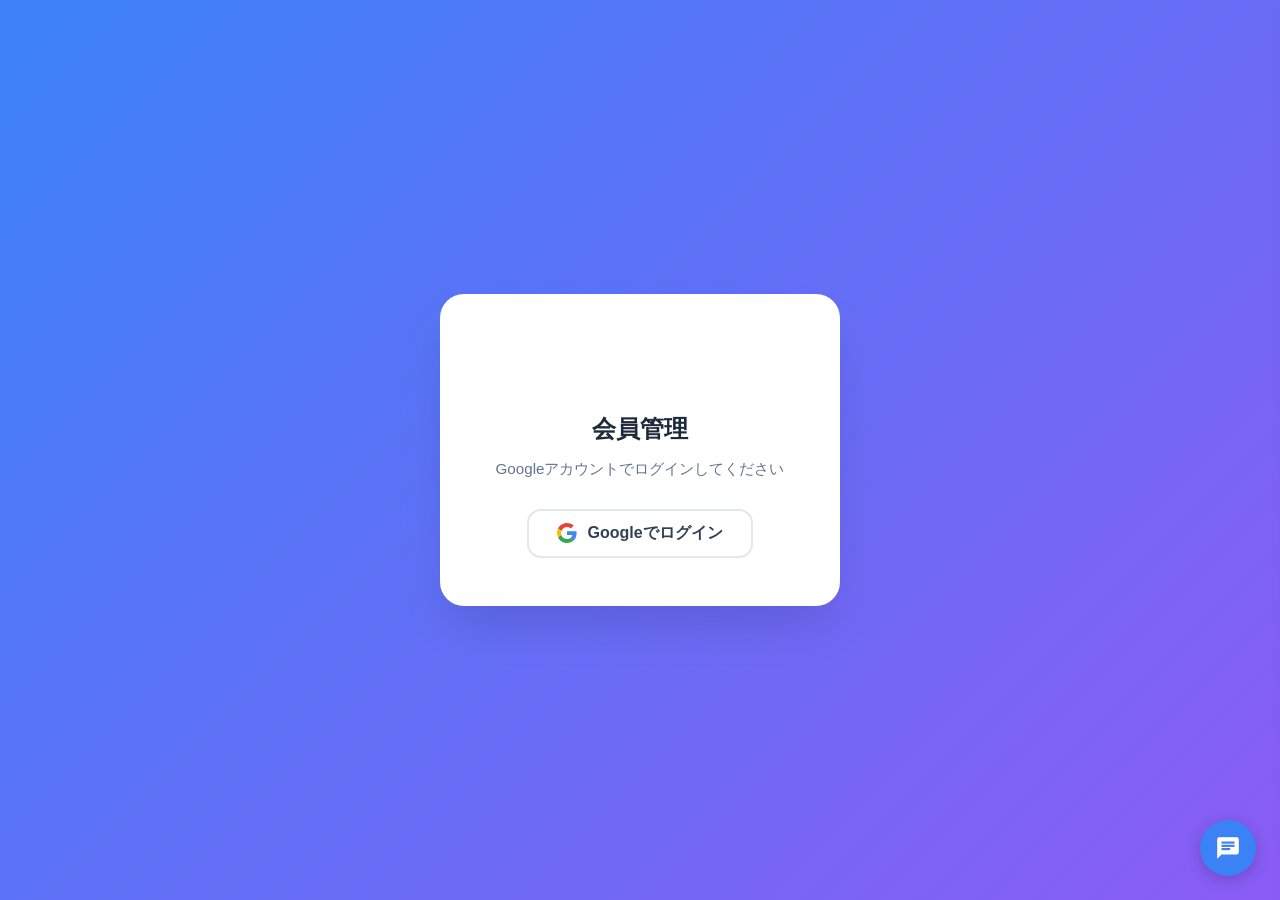
==== member-admin/index.html @ 9e226f21 "Auto-commit: 2026-03-01_21:29:30" ====
<!DOCTYPE html>
<html lang="ja">
<head>
  <meta charset="UTF-8">
  <meta name="viewport" content="width=device-width, initial-scale=1.0">
  <title>会員管理</title>
  <link rel="stylesheet" href="style.css">
  <link href="https://fonts.googleapis.com/icon?family=Material+Icons" rel="stylesheet">
  <script src="https://cdn.sheetjs.com/xlsx-0.20.0/package/dist/xlsx.full.min.js"></script>
  <script src="https://accounts.google.com/gsi/client" async defer></script>
</head>
<body>

  <!-- ===== ログイン画面 ===== -->
  <div id="login-screen">
    <div class="login-card">
      <span class="material-icons login-icon">manage_accounts</span>
      <h1>会員管理</h1>
      <p>Googleアカウントでログインしてください</p>
      <button class="btn-google" onclick="window.memberApp.signInWithGoogle()">
        <svg width="20" height="20" viewBox="0 0 48 48">
          <path fill="#EA4335" d="M24 9.5c3.54 0 6.71 1.22 9.21 3.6l6.85-6.85C35.9 2.38 30.47 0 24 0 14.62 0 6.51 5.38 2.56 13.22l7.98 6.19C12.43 13.72 17.74 9.5 24 9.5z"/>
          <path fill="#4285F4" d="M46.98 24.55c0-1.57-.15-3.09-.38-4.55H24v9.02h12.94c-.58 2.96-2.26 5.48-4.78 7.18l7.73 6c4.51-4.18 7.09-10.36 7.09-17.65z"/>
          <path fill="#FBBC05" d="M10.53 28.59c-.48-1.45-.76-2.99-.76-4.59s.27-3.14.76-4.59l-7.98-6.19C.92 16.46 0 20.12 0 24c0 3.88.92 7.54 2.56 10.78l7.97-6.19z"/>
          <path fill="#34A853" d="M24 48c6.48 0 11.93-2.13 15.89-5.81l-7.73-6c-2.15 1.45-4.92 2.3-8.16 2.3-6.26 0-11.57-4.22-13.47-9.91l-7.98 6.19C6.51 42.62 14.62 48 24 48z"/>
        </svg>
        Googleでログイン
      </button>
      <div id="login-error"></div>
    </div>
  </div>

  <!-- ===== アプリ画面 ===== -->
  <div id="app-screen">
    <!-- ヘッダー -->
    <header class="app-header">
      <div class="app-header-left">
        <span class="material-icons">manage_accounts</span>
        <h1 id="app-title">会員管理</h1>
      </div>
      <div class="app-header-right">
        <span class="user-email" id="user-email"></span>
        <button class="btn-logout" onclick="window.memberApp.signOut()" title="ログアウト">
          <span class="material-icons">logout</span>
        </button>
      </div>
    </header>

    <!-- タブバー -->
    <nav class="tab-bar" id="tab-bar">
      <button class="tab-btn active" data-tab="members" onclick="window.memberApp.switchTab('members')">
        <span class="material-icons">people</span>会員一覧
      </button>
      <button class="tab-btn" data-tab="fee-overview" onclick="window.memberApp.switchTab('fee-overview')">
        <span class="material-icons">payments</span>会費一覧
      </button>
      <button class="tab-btn" data-tab="applications" onclick="window.memberApp.switchTab('applications')">
        <span class="material-icons">description</span>申請<span class="tab-badge" id="app-tab-badge"></span><span class="tab-badge tab-badge-my" id="app-my-badge" title="自分の担当"></span>
      </button>
      <button class="tab-btn" data-tab="trials" onclick="window.memberApp.switchTab('trials')">
        <span class="material-icons">person_search</span>体験管理<span class="tab-badge" id="trial-tab-badge"></span><span class="tab-badge tab-badge-my" id="trial-my-badge" title="自分の担当"></span>
      </button>
      <button class="tab-btn" data-tab="stats" onclick="window.memberApp.switchTab('stats')">
        <span class="material-icons">bar_chart</span>統計
      </button>
      <button class="tab-btn" data-tab="staff" onclick="window.memberApp.switchTab('staff')">
        <span class="material-icons">badge</span>スタッフ
      </button>
      <button class="tab-btn" data-tab="calendar" onclick="window.memberApp.switchTab('calendar')">
        <span class="material-icons">calendar_month</span>カレンダー
      </button>
      <button class="tab-btn" data-tab="schedule" onclick="window.memberApp.switchTab('schedule')">
        <span class="material-icons">event_note</span>スケジュール
      </button>
      <button class="tab-btn" data-tab="master" onclick="window.memberApp.switchTab('master')">
        <span class="material-icons">tune</span>マスタ
      </button>
    </nav>

    <!-- ===== 会員一覧画面 ===== -->
    <main class="main-content" id="members-screen">
      <!-- セクションヘッダー -->
      <div class="section-header">
        <h2>会員一覧</h2>
        <div class="section-actions">
          <button class="btn btn-primary" onclick="window.memberApp.openAddForm()">
            <span class="material-icons">add</span><span class="btn-text-mobile-hide">追加</span>
          </button>
          <button class="btn btn-secondary" onclick="window.memberApp.openImportModal()">
            <span class="material-icons">upload_file</span><span class="btn-text-mobile-hide">インポート</span>
          </button>
          <button class="btn btn-secondary" onclick="window.memberApp.exportCSV()">
            <span class="material-icons">download</span><span class="btn-text-mobile-hide">CSV出力</span>
          </button>
          <button class="btn btn-secondary" onclick="window.memberApp.openGradeUpdateModal()">
            <span class="material-icons">school</span><span class="btn-text-mobile-hide">学年更新</span>
          </button>
          <button class="btn btn-secondary" onclick="window.memberApp.openEmailListModal()">
            <span class="material-icons">email</span><span class="btn-text-mobile-hide">メール</span>
          </button>
          <button class="btn btn-secondary" onclick="window.memberApp.openGlobalHistory()">
            <span class="material-icons">history</span><span class="btn-text-mobile-hide">履歴</span>
          </button>
          <button class="btn btn-secondary" onclick="window.print()">
            <span class="material-icons">print</span><span class="btn-text-mobile-hide">印刷</span>
          </button>
        </div>
      </div>

      <!-- 検索バー -->
      <div class="search-bar" id="member-search-bar">
        <span class="material-icons search-icon">search</span>
        <input type="text" id="search-input" placeholder="名前・フリガナ・番号で検索...">
      </div>

      <!-- ツールバー -->
      <div class="toolbar">
        <select id="sort-select" class="sort-select">
          <option value="name">名前順</option>
          <option value="member_number">会員番号順</option>
          <option value="classes">教室順</option>
          <option value="member_type">種別順</option>
        </select>
        <button class="btn-filter-toggle" id="member-filter-toggle" onclick="window.memberApp.toggleFilterPanel()">
          <span class="material-icons" style="font-size:16px">filter_list</span>
          絞込
        </button>
        <span class="member-count" id="member-count">0名</span>

        <!-- フィルタパネル -->
        <div class="toolbar-filter-panel" id="filter-panel">
          <div class="filter-group">
            <div class="filter-group-label">ステータス</div>
            <div class="filter-checkboxes" id="status-filter-options">
              <label class="filter-pill"><input type="checkbox" value="在籍" checked>在籍</label>
              <label class="filter-pill"><input type="checkbox" value="休会">休会</label>
              <label class="filter-pill"><input type="checkbox" value="退会">退会</label>
            </div>
          </div>
          <div class="filter-group">
            <div class="filter-group-label">種別</div>
            <div class="filter-checkboxes" id="type-filter-options">
              <label class="filter-pill"><input type="checkbox" value="会員">会員</label>
            </div>
          </div>
          <div class="filter-group">
            <div class="filter-group-label">教室</div>
            <div class="filter-checkboxes" id="class-filter-options">
              <!-- 動的生成 -->
            </div>
          </div>
          <div class="filter-actions">
            <button class="btn-filter-reset" onclick="window.memberApp.resetMemberFilters()">
              <span class="material-icons" style="font-size:14px">refresh</span>リセット
            </button>
          </div>
        </div>
      </div>

      <!-- 会員リスト -->
      <div class="member-list" id="member-list">
        <div class="empty-state">
          <span class="material-icons empty-icon">inbox</span>
          <p>会員データがありません</p>
        </div>
      </div>
    </main>

    <!-- ===== 会費一覧画面 ===== -->
    <main class="main-content" id="fee-overview-screen" style="display:none">
      <div class="section-header">
        <h2>会費一覧</h2>
        <div class="section-actions">
          <select id="fee-overview-year" class="fee-year-select"></select>
          <button class="btn btn-secondary" onclick="window.memberApp.openBulkFeeCheck()">
            <span class="material-icons">playlist_add_check</span><span class="btn-text-mobile-hide">一括チェック</span>
          </button>
          <button class="btn btn-secondary" onclick="window.print()">
            <span class="material-icons">print</span><span class="btn-text-mobile-hide">印刷</span>
          </button>
        </div>
      </div>
      <div id="fee-overview-table-wrap" class="fee-overview-table-wrap"></div>
    </main>

    <!-- ===== 申請管理画面 ===== -->
    <main class="main-content" id="applications-screen" style="display:none">
      <div class="section-header">
        <h2>申請管理</h2>
        <div class="section-actions">
          <button class="btn btn-secondary" onclick="window.memberApp.exportApplicationsCSV()">
            <span class="material-icons">download</span><span class="btn-text-mobile-hide">CSV出力</span>
          </button>
        </div>
      </div>

      <!-- 検索バー -->
      <div class="search-bar" id="app-search-bar">
        <span class="material-icons search-icon">search</span>
        <input type="text" id="app-search-input" placeholder="名前・フリガナ・会員番号・メールで検索...">
      </div>

      <!-- ツールバー -->
      <div class="toolbar">
        <select id="app-sort-select" class="sort-select">
          <option value="created_desc">受付日（新→古）</option>
          <option value="created_asc">受付日（古→新）</option>
          <option value="name">名前順</option>
          <option value="type">種別順</option>
          <option value="status">ステータス順</option>
        </select>
        <button class="btn-filter-toggle" id="app-filter-toggle" onclick="window.memberApp.toggleAppFilterPanel()">
          <span class="material-icons" style="font-size:16px">filter_list</span>
          絞込
        </button>
        <span class="member-count" id="app-count">0件</span>

        <!-- フィルタパネル -->
        <div class="toolbar-filter-panel" id="app-filter-panel">
          <div class="filter-group">
            <div class="filter-group-label">種別</div>
            <div class="filter-checkboxes" id="app-type-filter">
              <label class="filter-pill"><input type="checkbox" value="join">入会</label>
              <label class="filter-pill"><input type="checkbox" value="withdrawal">退会</label>
              <label class="filter-pill"><input type="checkbox" value="suspension">休会</label>
              <label class="filter-pill"><input type="checkbox" value="reinstatement">復会</label>
              <label class="filter-pill"><input type="checkbox" value="change">変更</label>
            </div>
          </div>
          <div class="filter-group">
            <div class="filter-group-label">ステータス</div>
            <div class="filter-checkboxes" id="app-status-filter">
              <label class="filter-pill"><input type="checkbox" value="pending">未対応</label>
              <label class="filter-pill"><input type="checkbox" value="reviewed">確認済み</label>
              <label class="filter-pill"><input type="checkbox" value="approved">承認</label>
              <label class="filter-pill"><input type="checkbox" value="rejected">却下</label>
            </div>
          </div>
          <div class="filter-group">
            <div class="filter-group-label">教室</div>
            <div class="filter-checkboxes" id="app-class-filter">
              <!-- 動的生成 -->
            </div>
          </div>
          <div class="filter-group">
            <div class="filter-group-label">担当者</div>
            <div class="filter-checkboxes" id="app-assignee-filter">
              <!-- 動的生成 -->
            </div>
          </div>
          <div class="filter-actions">
            <button class="btn-filter-reset" onclick="window.memberApp.resetAppFilters()">
              <span class="material-icons" style="font-size:14px">refresh</span>リセット
            </button>
          </div>
        </div>
      </div>

      <!-- ワークロード -->
      <div class="workload-summary" id="app-workload"></div>

      <!-- 申請リスト -->
      <div class="member-list" id="app-list">
        <div class="empty-state">
          <span class="material-icons empty-icon">description</span>
          <p>申請データがありません</p>
        </div>
      </div>
    </main>

    <!-- ===== 体験管理画面 ===== -->
    <main class="main-content" id="trials-screen" style="display:none">
      <div class="section-header">
        <h2>体験管理</h2>
        <div class="section-actions">
          <button class="btn btn-secondary" onclick="window.memberApp.exportTrialsCSV()">
            <span class="material-icons">download</span><span class="btn-text-mobile-hide">CSV出力</span>
          </button>
        </div>
      </div>

      <!-- 検索バー -->
      <div class="search-bar" id="trial-search-bar">
        <span class="material-icons search-icon">search</span>
        <input type="text" id="trial-search-input" placeholder="名前・学校・メールで検索...">
      </div>

      <!-- ツールバー -->
      <div class="toolbar">
        <select id="trial-sort-select" class="sort-select">
          <option value="created_desc">受付日（新→古）</option>
          <option value="created_asc">受付日（古→新）</option>
          <option value="desired_date">体験希望日順</option>
          <option value="name">名前順</option>
          <option value="status">ステータス順</option>
        </select>
        <button class="btn-filter-toggle" id="trial-filter-toggle" onclick="window.memberApp.toggleTrialFilterPanel()">
          <span class="material-icons" style="font-size:16px">filter_list</span>
          絞込
        </button>
        <span class="member-count" id="trial-count">0件</span>

        <!-- フィルタパネル -->
        <div class="toolbar-filter-panel" id="trial-filter-panel">
          <div class="filter-group">
            <div class="filter-group-label">ステータス</div>
            <div class="filter-checkboxes" id="trial-status-filter">
              <label class="filter-pill"><input type="checkbox" value="pending">未対応</label>
              <label class="filter-pill"><input type="checkbox" value="reviewed">受付済み</label>
              <label class="filter-pill"><input type="checkbox" value="approved">体験済み</label>
              <label class="filter-pill"><input type="checkbox" value="enrolled">入会済み</label>
              <label class="filter-pill"><input type="checkbox" value="rejected">キャンセル</label>
            </div>
          </div>
          <div class="filter-group">
            <div class="filter-group-label">教室</div>
            <div class="filter-checkboxes" id="trial-class-filter">
              <!-- 動的生成 -->
            </div>
          </div>
          <div class="filter-group">
            <div class="filter-group-label">担当者</div>
            <div class="filter-checkboxes" id="trial-assignee-filter">
              <!-- 動的生成 -->
            </div>
          </div>
          <div class="filter-actions">
            <button class="btn-filter-reset" onclick="window.memberApp.resetTrialFilters()">
              <span class="material-icons" style="font-size:14px">refresh</span>リセット
            </button>
          </div>
        </div>
      </div>

      <!-- ワークロード -->
      <div class="workload-summary" id="trial-workload"></div>

      <!-- 体験者リスト -->
      <div class="member-list" id="trial-list">
        <div class="empty-state">
          <span class="material-icons empty-icon">person_search</span>
          <p>体験データがありません</p>
        </div>
      </div>

    </main>

    <!-- ===== 統計画面 ===== -->
    <main class="main-content" id="stats-screen" style="display:none">
      <div class="section-header">
        <h2>統計ダッシュボード</h2>
      </div>
      <div id="stats-content"></div>
    </main>

    <!-- ===== スタッフ管理画面 ===== -->
    <main class="main-content" id="staff-screen" style="display:none">
      <div class="section-header">
        <h2>スタッフ・コーチ</h2>
        <div class="section-actions">
          <button class="btn btn-primary" onclick="window.memberApp.openStaffAddForm()">
            <span class="material-icons">add</span><span class="btn-text-mobile-hide">追加</span>
          </button>
        </div>
      </div>

      <!-- 検索バー -->
      <div class="search-bar" id="staff-search-bar">
        <span class="material-icons search-icon">search</span>
        <input type="text" id="staff-search-input" placeholder="名前・フリガナ・メールで検索...">
      </div>

      <!-- ツールバー -->
      <div class="toolbar">
        <select id="staff-sort-select" class="sort-select">
          <option value="name">名前順</option>
          <option value="role">役職順</option>
        </select>
        <button class="btn-filter-toggle" id="staff-filter-toggle" onclick="window.memberApp.toggleStaffFilterPanel()">
          <span class="material-icons" style="font-size:16px">filter_list</span>
          絞込
        </button>
        <span class="member-count" id="staff-count">0名</span>

        <!-- フィルタパネル -->
        <div class="toolbar-filter-panel" id="staff-filter-panel">
          <div class="filter-group">
            <div class="filter-group-label">役職</div>
            <div class="filter-checkboxes" id="staff-role-filter">
              <label class="filter-pill"><input type="checkbox" value="スタッフ">スタッフ</label>
              <label class="filter-pill"><input type="checkbox" value="指導者">指導者</label>
              <label class="filter-pill"><input type="checkbox" value="事務局">事務局</label>
            </div>
          </div>
          <div class="filter-group">
            <div class="filter-group-label">ステータス</div>
            <div class="filter-checkboxes" id="staff-status-filter">
              <label class="filter-pill"><input type="checkbox" value="在籍" checked>在籍</label>
              <label class="filter-pill"><input type="checkbox" value="退職">退職</label>
            </div>
          </div>
          <div class="filter-group">
            <div class="filter-group-label">担当教室</div>
            <div class="filter-checkboxes" id="staff-class-filter">
              <!-- 動的生成 -->
            </div>
          </div>
          <div class="filter-actions">
            <button class="btn-filter-reset" onclick="window.memberApp.resetStaffFilters()">
              <span class="material-icons" style="font-size:14px">refresh</span>リセット
            </button>
          </div>
        </div>
      </div>

      <!-- スタッフリスト -->
      <div class="member-list" id="staff-list">
        <div class="empty-state">
          <span class="material-icons empty-icon">badge</span>
          <p>スタッフデータがありません</p>
        </div>
      </div>
    </main>

    <!-- ===== カレンダー画面 ===== -->
    <main class="main-content calendar-main-content" id="calendar-screen" style="display:none">
      <div id="calendar-content">
        <div class="fee-loading">読み込み中...</div>
      </div>
    </main>

    <!-- ===== スケジュール画面 ===== -->
    <main class="main-content schedule-main-content" id="schedule-screen" style="display:none">
      <div id="schedule-content">
        <div class="fee-loading">読み込み中...</div>
      </div>
    </main>

    <!-- ===== マスタ管理画面 ===== -->
    <main class="main-content" id="master-screen" style="display:none">
      <div class="section-header">
        <h2>教室マスタ</h2>
        <div class="section-actions">
          <button class="btn btn-primary" onclick="window.memberApp.openClassroomAddForm()">
            <span class="material-icons">add</span><span class="btn-text-mobile-hide">教室を追加</span>
          </button>
        </div>
      </div>

      <!-- 検索バー -->
      <div class="search-bar">
        <span class="material-icons">search</span>
        <input type="text" id="classroom-search-input" placeholder="教室名・コーチ名で検索...">
      </div>

      <!-- ツールバー -->
      <div class="toolbar">
        <select id="classroom-sort-select" class="sort-select">
          <option value="display_order">表示順</option>
          <option value="name">名前順</option>
          <option value="category">カテゴリ順</option>
        </select>
        <button class="btn-filter-toggle" id="classroom-filter-toggle" onclick="window.memberApp.toggleClassroomFilterPanel()">
          <span class="material-icons" style="font-size:16px">filter_list</span>
          絞込
        </button>
        <span class="member-count" id="classroom-count">0教室</span>

        <!-- フィルタパネル -->
        <div class="toolbar-filter-panel" id="classroom-filter-panel">
          <div class="filter-group">
            <div class="filter-group-label">カテゴリ</div>
            <div class="filter-checkboxes" id="classroom-category-filter">
              <!-- 動的生成 -->
            </div>
          </div>
          <div class="filter-group">
            <div class="filter-group-label">曜日</div>
            <div class="filter-checkboxes" id="classroom-day-filter">
              <label class="filter-pill"><input type="checkbox" value="月">月</label>
              <label class="filter-pill"><input type="checkbox" value="火">火</label>
              <label class="filter-pill"><input type="checkbox" value="水">水</label>
              <label class="filter-pill"><input type="checkbox" value="木">木</label>
              <label class="filter-pill"><input type="checkbox" value="金">金</label>
              <label class="filter-pill"><input type="checkbox" value="土">土</label>
              <label class="filter-pill"><input type="checkbox" value="日">日</label>
            </div>
          </div>
          <div class="filter-group">
            <div class="filter-group-label">状態</div>
            <div class="filter-checkboxes" id="classroom-status-filter">
              <label class="filter-pill"><input type="checkbox" value="active" checked>有効</label>
              <label class="filter-pill"><input type="checkbox" value="inactive">無効</label>
            </div>
          </div>
          <div class="filter-actions">
            <button class="btn-filter-reset" onclick="window.memberApp.resetClassroomFilters()">
              <span class="material-icons" style="font-size:14px">refresh</span>リセット
            </button>
          </div>
        </div>
      </div>

      <div id="classroom-table-wrap">
        <div class="empty-state">
          <span class="material-icons empty-icon">meeting_room</span>
          <p>教室データがありません</p>
        </div>
      </div>
    </main>
  </div>

  <!-- ===== モーダル ===== -->
  <div class="modal" id="modal">
    <div class="modal-overlay" onclick="window.memberApp.closeModal()"></div>
    <div class="modal-content">
      <div class="modal-header">
        <h3 id="modal-title"></h3>
        <button class="modal-close" onclick="window.memberApp.closeModal()">
          <span class="material-icons">close</span>
        </button>
      </div>
      <div class="modal-body" id="modal-body"></div>
    </div>
  </div>

  <!-- ===== チャットFAB ===== -->
  <button class="chat-fab" id="chat-fab" onclick="window.memberApp.toggleChat()">
    <span class="material-icons">chat</span>
    <span class="chat-fab-badge" id="chat-unread-badge"></span>
  </button>

  <!-- ===== チャットサイドバー ===== -->
  <div class="chat-sidebar-overlay" id="chat-sidebar-overlay"
       onclick="window.memberApp.toggleChat()"></div>
  <div class="chat-sidebar" id="chat-sidebar">
    <div class="chat-sidebar-header">
      <h3 id="chat-sidebar-title">チャット</h3>
      <button class="btn-icon" onclick="window.memberApp.toggleChat()">
        <span class="material-icons">close</span>
      </button>
    </div>
    <div class="chat-sidebar-body" id="chat-sidebar-body">
      <div class="chat-empty">ログイン後にチャットが利用できます</div>
    </div>
  </div>

  <!-- ===== Toast ===== -->
  <div id="toast-container"></div>

  <!-- ===== App Script ===== -->
  <script type="module" src="js/app.js"></script>
</body>
</html>
---- member-admin/style.css ----
/* ===== CSS Variables ===== */
:root {
  --primary-color: #3b82f6;
  --primary-dark: #2563eb;
  --primary-darker: #1d4ed8;
  --primary-light: #dbeafe;
  --primary-lighter: #eff6ff;
  --primary-gradient: linear-gradient(135deg, #3b82f6 0%, #8b5cf6 100%);
  --primary-gradient-hover: linear-gradient(135deg, #2563eb 0%, #7c3aed 100%);

  --accent-color: #8b5cf6;
  --accent-light: #ede9fe;

  --success-color: #10b981;
  --success-light: #d1fae5;
  --success-dark: #059669;

  --danger-color: #ef4444;
  --danger-light: #fee2e2;
  --danger-dark: #dc2626;

  --warning-color: #f59e0b;
  --warning-light: #fef3c7;
  --warning-dark: #d97706;

  --gray-50: #f8fafc;
  --gray-100: #f1f5f9;
  --gray-200: #e2e8f0;
  --gray-300: #cbd5e1;
  --gray-400: #94a3b8;
  --gray-500: #64748b;
  --gray-600: #475569;
  --gray-700: #334155;
  --gray-800: #1e293b;
  --gray-900: #0f172a;

  --gray-light: var(--gray-50);
  --gray: var(--gray-500);
  --gray-dark: var(--gray-800);
  --border-color: var(--gray-200);

  --shadow-xs: 0 1px 2px 0 rgb(0 0 0 / 0.03);
  --shadow-sm: 0 1px 3px 0 rgb(0 0 0 / 0.05), 0 1px 2px -1px rgb(0 0 0 / 0.05);
  --shadow-md: 0 4px 6px -1px rgb(0 0 0 / 0.07), 0 2px 4px -2px rgb(0 0 0 / 0.05);
  --shadow-lg: 0 10px 15px -3px rgb(0 0 0 / 0.08), 0 4px 6px -4px rgb(0 0 0 / 0.05);
  --shadow-xl: 0 20px 25px -5px rgb(0 0 0 / 0.08), 0 8px 10px -6px rgb(0 0 0 / 0.05);
  --shadow-2xl: 0 25px 50px -12px rgb(0 0 0 / 0.15);
  --shadow-colored: 0 4px 14px 0 rgb(59 130 246 / 0.25);

  --radius-xs: 4px;
  --radius-sm: 6px;
  --radius-md: 10px;
  --radius-lg: 14px;
  --radius-xl: 20px;
  --radius-2xl: 24px;
  --radius-full: 9999px;

  --transition-fast: 0.15s ease;
  --transition-normal: 0.2s ease;
  --transition-slow: 0.3s ease;
  --transition-bounce: 0.3s cubic-bezier(0.34, 1.56, 0.64, 1);
}

/* ===== Reset & Base ===== */
*, *::before, *::after {
  box-sizing: border-box;
  margin: 0;
  padding: 0;
}

body {
  font-family: 'Segoe UI', 'Hiragino Sans', 'Meiryo', sans-serif;
  background-color: #f5f5f5;
  color: #333;
  line-height: 1.6;
  -webkit-tap-highlight-color: transparent;
}

::selection {
  background: var(--primary-light);
  color: var(--primary-darker);
}

:focus-visible {
  outline: 2px solid var(--primary-color);
  outline-offset: 2px;
}

/* ===== Login Screen ===== */
#login-screen {
  display: flex;
  align-items: center;
  justify-content: center;
  min-height: 100vh;
  background: var(--primary-gradient);
  padding: 20px;
}

.login-card {
  background: white;
  border-radius: var(--radius-2xl);
  padding: 48px 40px;
  text-align: center;
  box-shadow: var(--shadow-2xl);
  max-width: 400px;
  width: 100%;
}

.login-card .login-icon {
  font-size: 56px;
  color: var(--primary-color);
  margin-bottom: 12px;
}

.login-card h1 {
  font-size: 1.5rem;
  color: var(--gray-800);
  margin-bottom: 8px;
}

.login-card p {
  color: var(--gray-500);
  margin-bottom: 28px;
  font-size: 0.95rem;
}

.btn-google {
  display: inline-flex;
  align-items: center;
  gap: 10px;
  padding: 12px 28px;
  background: white;
  border: 2px solid var(--gray-200);
  border-radius: var(--radius-lg);
  font-size: 1rem;
  font-weight: 600;
  color: var(--gray-700);
  cursor: pointer;
  transition: all var(--transition-normal);
}

.btn-google:hover {
  border-color: var(--primary-color);
  box-shadow: var(--shadow-md);
  transform: translateY(-1px);
}

.btn-google img {
  width: 20px;
  height: 20px;
}

#login-error {
  display: none;
  margin-top: 16px;
  padding: 10px 16px;
  background: var(--danger-light);
  color: var(--danger-dark);
  border-radius: var(--radius-md);
  font-size: 0.9rem;
}

/* ===== App Screen ===== */
#app-screen {
  display: none;
}

/* ===== Header ===== */
.app-header {
  background: var(--primary-gradient);
  color: white;
  padding: 14px 24px;
  display: flex;
  align-items: center;
  justify-content: space-between;
  position: sticky;
  top: 0;
  z-index: 100;
  box-shadow: var(--shadow-md);
}

.app-header-left {
  display: flex;
  align-items: center;
  gap: 10px;
}

.app-header-left .material-icons {
  font-size: 28px;
}

.app-header-left h1 {
  font-size: 1.15rem;
  font-weight: 700;
}

.app-header-right {
  display: flex;
  align-items: center;
  gap: 12px;
}

.app-header-right .user-email {
  font-size: 0.85rem;
  opacity: 0.9;
}

.btn-logout {
  display: flex;
  align-items: center;
  justify-content: center;
  width: 36px;
  height: 36px;
  border: none;
  border-radius: 50%;
  background: rgba(255, 255, 255, 0.2);
  color: white;
  cursor: pointer;
  transition: all var(--transition-normal);
}

.btn-logout:hover {
  background: rgba(255, 255, 255, 0.35);
}

/* ===== Main Content ===== */
.main-content {
  max-width: 800px;
  margin: 0 auto;
  padding: 20px;
}

#master-screen.main-content {
  max-width: 1100px;
}

/* ===== Section Header ===== */
.section-header {
  display: flex;
  align-items: center;
  justify-content: space-between;
  margin-bottom: 16px;
  flex-wrap: wrap;
  gap: 12px;
}

.section-header h2 {
  font-size: 1.25rem;
  color: var(--gray-800);
}

.section-actions {
  display: flex;
  gap: 8px;
  flex-wrap: wrap;
}

/* ===== Buttons ===== */
.btn {
  display: inline-flex;
  align-items: center;
  gap: 6px;
  padding: 10px 20px;
  border: none;
  border-radius: var(--radius-lg);
  font-size: 0.9rem;
  font-weight: 600;
  cursor: pointer;
  transition: all var(--transition-normal);
  text-decoration: none;
}

.btn .material-icons {
  font-size: 18px;
}

.btn-primary {
  background: var(--primary-gradient);
  color: white;
}

.btn-primary:hover {
  background: var(--primary-gradient-hover);
  transform: translateY(-2px);
  box-shadow: var(--shadow-colored);
}

.btn-secondary {
  background: white;
  color: var(--primary-color);
  border: 2px solid var(--primary-color);
}

.btn-secondary:hover {
  background: var(--primary-lighter);
  transform: translateY(-1px);
}

.btn-danger {
  background: var(--danger-color);
  color: white;
}

.btn-danger:hover {
  background: var(--danger-dark);
  transform: translateY(-1px);
}

.btn-icon {
  display: inline-flex;
  align-items: center;
  justify-content: center;
  width: 32px;
  height: 32px;
  border: none;
  border-radius: 50%;
  background: transparent;
  color: var(--gray-400);
  cursor: pointer;
  transition: all var(--transition-fast);
}

.btn-icon:hover {
  background: var(--gray-100);
  color: var(--gray-600);
}

/* ===== Search Bar (collapsible) ===== */
.search-bar {
  position: relative;
  max-height: 0;
  overflow: hidden;
  transition: max-height 0.25s ease, margin 0.25s ease, opacity 0.2s ease;
  opacity: 0;
  margin-bottom: 0;
}

.search-bar.open {
  max-height: 60px;
  opacity: 1;
  margin-bottom: 12px;
}

.search-bar .search-icon {
  position: absolute;
  left: 14px;
  top: 50%;
  transform: translateY(-50%);
  color: var(--gray-400);
  font-size: 20px;
}

.search-bar input {
  width: 100%;
  padding: 12px 16px 12px 44px;
  border: 2px solid var(--gray-200);
  border-radius: var(--radius-lg);
  font-size: 0.95rem;
  transition: border-color var(--transition-normal), box-shadow var(--transition-normal);
  background: white;
}

.search-bar input:focus {
  border-color: var(--primary-color);
  box-shadow: 0 0 0 4px var(--primary-lighter);
  outline: none;
}

.search-bar input::placeholder {
  color: var(--gray-400);
}

/* Search toggle button in toolbar */
.btn-search-toggle {
  display: inline-flex;
  align-items: center;
  gap: 4px;
  padding: 6px 10px;
  border: 1px solid var(--gray-200);
  border-radius: var(--radius-md);
  background: white;
  color: var(--gray-600);
  font-size: 0.85rem;
  cursor: pointer;
  transition: all var(--transition-fast);
}

.btn-search-toggle:hover {
  background: var(--gray-50);
  border-color: var(--gray-300);
}

.btn-search-toggle.active {
  background: var(--primary-lighter);
  border-color: var(--primary-color);
  color: var(--primary-color);
}

/* ===== Toolbar ===== */
.toolbar {
  background: white;
  border-radius: var(--radius-lg);
  border: 1px solid var(--gray-200);
  padding: 10px 16px;
  margin-bottom: 12px;
  display: flex;
  align-items: center;
  gap: 12px;
  flex-wrap: wrap;
}

.toolbar select {
  padding: 6px 12px;
  border: 1px solid var(--gray-200);
  border-radius: var(--radius-md);
  font-size: 0.85rem;
  color: var(--gray-700);
  background: white;
  cursor: pointer;
}

.toolbar .btn-filter-toggle {
  display: inline-flex;
  align-items: center;
  gap: 4px;
  padding: 6px 14px;
  border: 1px solid var(--gray-200);
  border-radius: var(--radius-md);
  background: white;
  font-size: 0.85rem;
  color: var(--gray-600);
  cursor: pointer;
  transition: all var(--transition-fast);
}

.toolbar .btn-filter-toggle:hover {
  background: var(--gray-50);
  border-color: var(--primary-color);
}

.toolbar .member-count {
  margin-left: auto;
  font-size: 0.85rem;
  color: var(--gray-500);
  font-weight: 600;
  background: var(--primary-lighter);
  padding: 4px 12px;
  border-radius: var(--radius-full);
}

/* ===== Filter Panel ===== */
.toolbar-filter-panel {
  width: 100%;
  max-height: 0;
  overflow: hidden;
  transition: max-height 0.25s ease, padding-top 0.25s ease, margin-top 0.25s ease, border-top-color 0.25s ease;
  padding-top: 0;
  margin-top: 0;
  border-top: 1px solid transparent;
}
.toolbar-filter-panel.open {
  max-height: 500px;
  padding-top: 12px;
  margin-top: 4px;
  border-top-color: var(--gray-200);
}

.filter-group {
  margin-bottom: 10px;
}

.filter-group-label {
  font-size: 0.8rem;
  font-weight: 600;
  color: var(--gray-500);
  margin-bottom: 6px;
  text-transform: uppercase;
  letter-spacing: 0.5px;
}

.filter-checkboxes {
  display: flex;
  flex-wrap: wrap;
  gap: 6px;
}

.filter-pill {
  display: inline-flex;
  align-items: center;
  padding: 5px 14px;
  border: 1.5px solid var(--gray-200);
  border-radius: var(--radius-full);
  font-size: 0.82rem;
  color: var(--gray-600);
  cursor: pointer;
  transition: all var(--transition-fast);
  user-select: none;
}

.filter-pill:hover {
  border-color: var(--primary-color);
  background: var(--primary-lighter);
}

.filter-pill input[type="checkbox"] {
  display: none;
}

.filter-pill:has(input:checked) {
  background: var(--primary-light);
  border-color: var(--primary-color);
  color: var(--primary-dark);
  font-weight: 600;
}

/* --- ソートセレクト統一スタイル --- */
.toolbar .sort-select {
  appearance: none;
  -webkit-appearance: none;
  padding: 6px 32px 6px 12px;
  border: 1px solid var(--gray-200);
  border-radius: var(--radius-md);
  font-size: 0.85rem;
  color: var(--gray-700);
  background: white url("data:image/svg+xml,%3Csvg xmlns='http://www.w3.org/2000/svg' width='16' height='16' fill='%236b7280' viewBox='0 0 24 24'%3E%3Cpath d='M7 10l5 5 5-5z'/%3E%3C/svg%3E") no-repeat right 8px center;
  background-size: 16px;
  cursor: pointer;
  transition: border-color var(--transition-fast);
}
.toolbar .sort-select:hover {
  border-color: var(--primary-color);
}
.toolbar .sort-select:focus {
  border-color: var(--primary-color);
  box-shadow: 0 0 0 3px var(--primary-lighter);
  outline: none;
}

/* --- ソート方向ボタン --- */
.btn-sort-dir {
  display: inline-flex;
  align-items: center;
  justify-content: center;
  width: 32px;
  height: 32px;
  border: 1px solid var(--gray-200);
  border-radius: var(--radius-md);
  background: white;
  color: var(--gray-500);
  cursor: pointer;
  transition: all var(--transition-fast);
  padding: 0;
}
.btn-sort-dir:hover {
  border-color: var(--primary-color);
  color: var(--primary-color);
}

/* --- フィルターバッジ --- */
.filter-badge {
  display: inline-flex;
  align-items: center;
  justify-content: center;
  min-width: 18px;
  height: 18px;
  padding: 0 5px;
  border-radius: var(--radius-full);
  background: var(--primary-color);
  color: white;
  font-size: 0.72rem;
  font-weight: 700;
  margin-left: 4px;
  line-height: 1;
}

/* --- フィルターボタン アクティブ状態 --- */
.toolbar .btn-filter-toggle.has-filters {
  background: var(--primary-lighter);
  border-color: var(--primary-color);
  color: var(--primary-dark);
  font-weight: 600;
}

/* --- フィルターリセットボタン --- */
.filter-actions {
  display: flex;
  justify-content: flex-end;
  padding-top: 8px;
  border-top: 1px solid var(--gray-100);
  margin-top: 8px;
}
.btn-filter-reset {
  display: inline-flex;
  align-items: center;
  gap: 3px;
  padding: 4px 12px;
  border: 1px solid var(--gray-200);
  border-radius: var(--radius-md);
  background: white;
  font-size: 0.78rem;
  color: var(--gray-500);
  cursor: pointer;
  transition: all var(--transition-fast);
}
.btn-filter-reset:hover {
  border-color: var(--danger-color);
  color: var(--danger-color);
  background: var(--danger-light);
}

/* ===== Classroom Checkboxes (Form) ===== */
.classroom-checkboxes-scroll {
  display: flex;
  flex-wrap: wrap;
  gap: 4px;
  max-height: 120px;
  overflow-y: auto;
  border: 1.5px solid var(--gray-200);
  border-radius: var(--radius-md);
  padding: 8px;
  background: var(--gray-50);
}

.classroom-checkboxes-scroll .filter-pill {
  padding: 3px 10px;
  font-size: 0.78rem;
  border-width: 1px;
}

/* ===== Member List ===== */
.member-list {
  display: flex;
  flex-direction: column;
  gap: 8px;
}

.list-item {
  background: white;
  border-radius: var(--radius-lg);
  box-shadow: var(--shadow-sm);
  padding: 14px 16px;
  display: flex;
  align-items: center;
  justify-content: space-between;
  cursor: pointer;
  transition: all var(--transition-normal);
  border-left: 4px solid transparent;
}

.list-item:hover {
  transform: translateY(-2px);
  box-shadow: var(--shadow-md);
  border-left-color: var(--primary-color);
}

.list-item-info {
  flex: 1;
  min-width: 0;
}

.list-item-name {
  display: flex;
  align-items: center;
  gap: 8px;
  margin-bottom: 6px;
  flex-wrap: wrap;
}

.list-item-name strong {
  font-size: 1rem;
  color: var(--gray-800);
}

.list-item-name .furigana {
  font-size: 0.78rem;
  color: var(--gray-400);
}

.list-item-sub {
  display: flex;
  align-items: center;
  gap: 6px;
  flex-wrap: wrap;
}

.list-item-arrow {
  color: var(--gray-300);
  font-size: 22px;
  flex-shrink: 0;
  transition: color var(--transition-fast);
}

.list-item:hover .list-item-arrow {
  color: var(--primary-color);
}

/* ===== Badges ===== */
.badge {
  display: inline-flex;
  align-items: center;
  padding: 2px 10px;
  border-radius: var(--radius-full);
  font-size: 0.75rem;
  font-weight: 600;
  white-space: nowrap;
}

.badge-number {
  background: var(--primary-gradient);
  color: white;
  font-size: 0.72rem;
  font-weight: 700;
  padding: 2px 8px;
}

.badge-class {
  background: linear-gradient(135deg, var(--primary-light) 0%, #c7d2fe 100%);
  color: var(--primary-dark);
  font-size: 0.72rem;
}

.badge-type-regular { background: var(--primary-lighter); color: var(--primary-dark); }
.badge-type-trial { background: var(--warning-light); color: var(--warning-dark); }
.badge-type-staff { background: var(--accent-light); color: var(--accent-color); }
.badge-type-instructor { background: var(--success-light); color: var(--success-dark); }
.badge-type-jimukyoku { background: #fef3c7; color: #92400e; }
.badge-assignee { background: #dbeafe; color: #1e40af; font-size: 0.75rem; }

.badge-status-active { background: var(--success-light); color: var(--success-dark); }
.badge-status-inactive { background: var(--warning-light); color: var(--warning-dark); }
.badge-status-withdrawn { background: var(--gray-100); color: var(--gray-500); }

.badge-grade {
  background: var(--gray-100);
  color: var(--gray-600);
}

/* --- 申請ステータスバッジ --- */
.badge-app-pending { background: #fef3c7; color: #92400e; }
.badge-app-reviewed { background: #dbeafe; color: #1e40af; }
.badge-app-approved { background: #d1fae5; color: #065f46; }
.badge-app-rejected { background: #fee2e2; color: #991b1b; }
.badge-enrolled { background: #c7d2fe; color: #3730a3; }
.badge-app-type { background: var(--gray-100); color: var(--gray-700); font-weight: 600; }

/* --- フォローアップ関連 --- */
.badge-followup-overdue { background: #fef3c7; color: #92400e; font-size: 0.72rem; }

/* --- 入会紐付け候補 --- */
.join-candidate-row {
  display: flex;
  align-items: center;
  justify-content: space-between;
  padding: 8px 0;
  border-bottom: 1px solid var(--gray-100);
}
.join-candidate-row:last-child { border-bottom: none; }

/* --- ステータス色付き左ボーダー --- */
.list-item[data-status="pending"] {
  border-left-color: #f59e0b;
  background: #fffdf5;
}
.list-item[data-status="reviewed"] {
  border-left-color: #3b82f6;
}
.list-item[data-status="approved"] {
  border-left-color: #10b981;
}
.list-item[data-status="rejected"] {
  border-left-color: #ef4444;
  opacity: 0.7;
}

/* --- ワークフローステッパー --- */
.workflow-stepper {
  display: flex;
  align-items: center;
  justify-content: center;
  gap: 0;
  padding: 16px 8px;
  margin-bottom: 16px;
  background: var(--gray-50);
  border-radius: var(--radius-lg);
  border: 1px solid var(--gray-200);
}

.stepper-step {
  display: flex;
  flex-direction: column;
  align-items: center;
  gap: 4px;
  min-width: 64px;
}

.stepper-circle {
  width: 28px;
  height: 28px;
  border-radius: 50%;
  display: flex;
  align-items: center;
  justify-content: center;
  font-size: 14px;
  font-weight: 700;
  background: var(--gray-200);
  color: var(--gray-400);
  transition: all var(--transition-normal);
}

.stepper-step.completed .stepper-circle {
  background: var(--success-color);
  color: white;
}

.stepper-step.current .stepper-circle {
  background: var(--primary-color);
  color: white;
  box-shadow: 0 0 0 4px var(--primary-light);
}

.stepper-step.rejected .stepper-circle {
  background: var(--danger-color);
  color: white;
}

.stepper-label {
  font-size: 0.72rem;
  font-weight: 600;
  color: var(--gray-400);
  text-align: center;
  white-space: nowrap;
}

.stepper-step.completed .stepper-label {
  color: var(--success-dark);
}

.stepper-step.current .stepper-label {
  color: var(--primary-dark);
}

.stepper-step.rejected .stepper-label {
  color: var(--danger-dark);
}

.stepper-connector {
  width: 32px;
  height: 2px;
  background: var(--gray-200);
  flex-shrink: 0;
  margin: 0 4px;
  margin-bottom: 20px;
}

.stepper-connector.done {
  background: var(--success-color);
}

/* --- 申請詳細 --- */
.app-detail-header {
  padding-bottom: 12px;
  margin-bottom: 16px;
  border-bottom: 1px solid var(--gray-200);
}

.assignee-select {
  padding: 4px 8px;
  border: 1px solid var(--gray-200);
  border-radius: var(--radius-sm);
  font-size: 0.85rem;
  background: white;
  cursor: pointer;
  min-width: 140px;
}

.assignee-select:focus {
  border-color: var(--primary-color);
  outline: none;
  box-shadow: 0 0 0 2px rgba(59, 130, 246, 0.15);
}

.app-detail-section {
  margin-bottom: 20px;
  padding: 16px;
  background: var(--gray-50);
  border-radius: var(--radius-lg);
  border: 1px solid var(--gray-200);
}

.app-detail-section-header {
  display: flex;
  align-items: center;
  gap: 6px;
  font-weight: 600;
  font-size: 0.9rem;
  color: var(--gray-700);
  margin-bottom: 12px;
  padding-bottom: 8px;
  border-bottom: 1px solid var(--gray-200);
}

.app-detail-actions {
  display: flex;
  gap: 8px;
  justify-content: flex-end;
  padding-top: 12px;
  border-top: 1px solid var(--gray-200);
}

/* --- 事務局チェックリスト --- */
.checklist-progress-badge {
  margin-left: auto;
  font-size: 0.78rem;
  font-weight: 700;
  color: var(--gray-500);
  background: var(--gray-100);
  padding: 2px 8px;
  border-radius: var(--radius-full);
}

.checklist-progress-badge.checklist-complete {
  background: var(--success-light);
  color: var(--success-dark);
}

.checklist-progress-bar {
  height: 4px;
  background: var(--gray-100);
  border-radius: 2px;
  margin-bottom: 12px;
  overflow: hidden;
}

.checklist-progress-fill {
  height: 100%;
  background: var(--primary-gradient);
  border-radius: 2px;
  transition: width 0.3s ease;
}

.checklist-items {
  display: flex;
  flex-direction: column;
  gap: 0;
}

.checklist-item {
  display: flex;
  align-items: center;
  gap: 8px;
  padding: 10px 8px;
  border-bottom: 1px solid var(--gray-100);
  cursor: pointer;
  transition: background var(--transition-fast);
  border-radius: var(--radius-xs);
}

.checklist-item:last-child {
  border-bottom: none;
}

.checklist-item:hover {
  background: var(--gray-50);
}

.checklist-checkbox {
  font-size: 22px;
  color: var(--gray-300);
  flex-shrink: 0;
  transition: color var(--transition-fast);
}

.checklist-item-done .checklist-checkbox {
  color: var(--success-color);
}

.checklist-item-label {
  font-size: 0.9rem;
  color: var(--gray-700);
  font-weight: 500;
}

.checklist-item-done .checklist-item-label {
  color: var(--gray-400);
  text-decoration: line-through;
}

.checklist-item-info {
  margin-left: auto;
  font-size: 0.75rem;
  color: var(--gray-400);
  white-space: nowrap;
}

.badge-checklist-partial {
  display: inline-flex;
  align-items: center;
  gap: 2px;
  background: var(--warning-light);
  color: var(--warning-dark);
  font-size: 0.72rem;
  padding: 2px 8px;
  border-radius: var(--radius-full);
}

.badge-checklist-done {
  display: inline-flex;
  align-items: center;
  gap: 2px;
  background: var(--success-light);
  color: var(--success-dark);
  font-size: 0.72rem;
  padding: 2px 8px;
  border-radius: var(--radius-full);
}

/* --- メモ --- */
.admin-note-textarea {
  width: 100%;
  padding: 8px 10px;
  border: 1px solid var(--gray-300);
  border-radius: var(--radius);
  font-size: 0.85rem;
  resize: vertical;
  font-family: inherit;
  box-sizing: border-box;
}

.text-muted {
  color: var(--gray-400);
  font-size: 0.85rem;
}

/* ===== Empty State ===== */
.empty-state {
  text-align: center;
  padding: 60px 20px;
  color: var(--gray-400);
}

.empty-state .empty-icon {
  font-size: 48px;
  color: var(--gray-300);
  margin-bottom: 12px;
}

.empty-state p {
  font-size: 1rem;
}

/* ===== Modal ===== */
.modal {
  display: none;
  position: fixed;
  top: 0;
  left: 0;
  right: 0;
  bottom: 0;
  z-index: 200;
  align-items: center;
  justify-content: center;
}

.modal.active {
  display: flex;
}

.modal-overlay {
  position: absolute;
  top: 0;
  left: 0;
  right: 0;
  bottom: 0;
  background: rgba(15, 23, 42, 0.6);
  backdrop-filter: blur(4px);
}

.modal-content {
  position: relative;
  background: white;
  border-radius: var(--radius-2xl);
  max-width: 500px;
  width: 95%;
  max-height: 90vh;
  overflow-y: auto;
  box-shadow: var(--shadow-2xl);
  animation: modalIn 0.3s ease;
}

@keyframes modalIn {
  from {
    opacity: 0;
    transform: translateY(20px) scale(0.97);
  }
  to {
    opacity: 1;
    transform: translateY(0) scale(1);
  }
}

.modal-header {
  display: flex;
  align-items: center;
  justify-content: space-between;
  padding: 18px 24px;
  background: var(--gray-light);
  border-bottom: 1px solid var(--gray-200);
  border-radius: var(--radius-2xl) var(--radius-2xl) 0 0;
}

.modal-header h3 {
  font-size: 1.1rem;
  color: var(--gray-800);
}

.modal-close {
  display: flex;
  align-items: center;
  justify-content: center;
  width: 32px;
  height: 32px;
  border: none;
  border-radius: 50%;
  background: transparent;
  color: var(--gray-400);
  cursor: pointer;
  transition: all var(--transition-fast);
}

.modal-close:hover {
  background: var(--gray-200);
  color: var(--gray-600);
}

.modal-body {
  padding: 24px;
}

/* ===== Detail Grid ===== */
.detail-grid {
  display: flex;
  flex-direction: column;
  gap: 0;
}

.detail-row {
  display: flex;
  padding: 10px 0;
  border-bottom: 1px solid var(--gray-100);
}

.detail-row:last-child {
  border-bottom: none;
}

.detail-label {
  width: 100px;
  flex-shrink: 0;
  font-size: 0.85rem;
  color: var(--gray-500);
  font-weight: 500;
}

.detail-value {
  flex: 1;
  font-size: 0.95rem;
  color: var(--gray-800);
  word-break: break-all;
}

.modal-detail-actions {
  display: flex;
  justify-content: flex-end;
  gap: 12px;
  margin-top: 20px;
  padding-top: 16px;
  border-top: 1px solid var(--gray-200);
}

/* ===== Form ===== */
.form-group {
  margin-bottom: 14px;
  flex: 1;
}

.form-group label {
  display: block;
  font-size: 0.85rem;
  font-weight: 600;
  color: var(--gray-600);
  margin-bottom: 4px;
}

.form-group label .required {
  color: var(--danger-color);
}

.form-group input,
.form-group select,
.form-group textarea {
  width: 100%;
  padding: 10px 14px;
  border: 2px solid var(--gray-200);
  border-radius: var(--radius-md);
  font-size: 0.95rem;
  font-family: inherit;
  transition: all var(--transition-normal);
  background: white;
  color: var(--gray-800);
}

.form-group input:focus,
.form-group select:focus,
.form-group textarea:focus {
  border-color: var(--primary-color);
  box-shadow: 0 0 0 4px var(--primary-lighter);
  outline: none;
}

.form-group textarea {
  resize: vertical;
}

.form-row {
  display: flex;
  gap: 16px;
}

.form-actions {
  display: flex;
  justify-content: flex-end;
  gap: 12px;
  padding-top: 16px;
  border-top: 1px solid var(--gray-200);
  margin-top: 8px;
}

.text-warning {
  color: var(--gray-500);
  font-size: 0.9rem;
}

.text-muted {
  color: var(--gray-400);
  font-size: 0.9rem;
  text-align: center;
  padding: 20px;
}

/* ===== Import ===== */
.import-dropzone {
  display: flex;
  flex-direction: column;
  align-items: center;
  justify-content: center;
  padding: 40px 20px;
  border: 2px dashed var(--gray-300);
  border-radius: var(--radius-lg);
  text-align: center;
  gap: 12px;
}

.import-dropzone .import-icon {
  font-size: 48px;
  color: var(--gray-300);
}

.import-dropzone p {
  color: var(--gray-500);
  font-size: 0.95rem;
}

.import-dup-warning {
  display: flex;
  align-items: center;
  gap: 8px;
  padding: 10px 14px;
  background: var(--warning-light);
  color: var(--warning-dark);
  border-radius: var(--radius-md);
  font-size: 0.85rem;
  margin-bottom: 12px;
}

.import-dup-warning .material-icons {
  font-size: 20px;
  flex-shrink: 0;
}

.import-row-dup {
  background: #fefce8 !important;
}

.import-row-dup td {
  border-color: var(--warning-color) !important;
}

.badge-dup {
  display: inline-block;
  background: var(--warning-color);
  color: white;
  font-size: 0.65rem;
  font-weight: 700;
  padding: 1px 5px;
  border-radius: var(--radius-full);
  margin-left: 4px;
  vertical-align: middle;
}

.import-table-wrap {
  overflow-x: auto;
  margin-bottom: 12px;
}

.import-table {
  width: 100%;
  border-collapse: collapse;
  font-size: 0.82rem;
}

.import-table th,
.import-table td {
  padding: 6px 10px;
  border: 1px solid var(--gray-200);
  text-align: left;
  white-space: nowrap;
}

.import-table th {
  background: var(--gray-50);
  font-weight: 600;
  color: var(--gray-600);
  position: sticky;
  top: 0;
}

.import-table td[contenteditable] {
  cursor: text;
  min-width: 60px;
}

.import-table td[contenteditable]:focus {
  background: var(--primary-lighter);
  outline: 2px solid var(--primary-color);
  outline-offset: -2px;
}

.btn-remove-row {
  color: var(--danger-color) !important;
}

.btn-remove-row:hover {
  background: var(--danger-light) !important;
}

.import-count {
  font-size: 0.9rem;
  color: var(--gray-500);
  margin-bottom: 8px;
}

/* ===== Toast ===== */
#toast-container {
  position: fixed;
  bottom: 24px;
  left: 50%;
  transform: translateX(-50%);
  z-index: 300;
  display: flex;
  flex-direction: column;
  gap: 8px;
  align-items: center;
}

.toast {
  display: flex;
  align-items: center;
  gap: 8px;
  padding: 12px 20px;
  background: white;
  border-radius: var(--radius-lg);
  box-shadow: var(--shadow-lg);
  font-size: 0.9rem;
  color: var(--gray-700);
  animation: toastIn 0.3s ease;
  border-left: 4px solid var(--primary-color);
  white-space: nowrap;
}

.toast-success { border-left-color: var(--success-color); }
.toast-success .toast-icon { color: var(--success-color); }
.toast-error { border-left-color: var(--danger-color); }
.toast-error .toast-icon { color: var(--danger-color); }
.toast-warning { border-left-color: var(--warning-color); }
.toast-warning .toast-icon { color: var(--warning-color); }
.toast-info .toast-icon { color: var(--primary-color); }

.toast-hide {
  animation: toastOut 0.3s ease forwards;
}

@keyframes toastIn {
  from {
    opacity: 0;
    transform: translateY(20px);
  }
  to {
    opacity: 1;
    transform: translateY(0);
  }
}

@keyframes toastOut {
  from {
    opacity: 1;
    transform: translateY(0);
  }
  to {
    opacity: 0;
    transform: translateY(20px);
  }
}

/* ===== Fee Section ===== */
.fee-section {
  margin-top: 20px;
  padding-top: 16px;
  border-top: 1px solid var(--gray-200);
}

.fee-section-header {
  display: flex;
  align-items: center;
  justify-content: space-between;
  margin-bottom: 12px;
}

.fee-section-title {
  display: flex;
  align-items: center;
  gap: 6px;
  font-size: 0.95rem;
  font-weight: 700;
  color: var(--gray-700);
}

.fee-section-title .material-icons {
  font-size: 20px;
  color: var(--primary-color);
}

.fee-year-select {
  padding: 4px 10px;
  border: 1.5px solid var(--gray-200);
  border-radius: var(--radius-md);
  font-size: 0.85rem;
  color: var(--gray-700);
  background: white;
  cursor: pointer;
}

.fee-year-select:focus {
  border-color: var(--primary-color);
  outline: none;
}

.fee-loading {
  text-align: center;
  padding: 20px;
  color: var(--gray-400);
  font-size: 0.9rem;
}

.fee-empty {
  text-align: center;
  padding: 16px;
  color: var(--gray-400);
  font-size: 0.9rem;
}

.fee-empty p {
  margin-bottom: 10px;
}

.fee-edit-btn {
  display: inline-flex;
  align-items: center;
  gap: 4px;
  padding: 6px 14px;
  border: 1.5px solid var(--primary-color);
  border-radius: var(--radius-md);
  background: white;
  color: var(--primary-color);
  font-size: 0.82rem;
  font-weight: 600;
  cursor: pointer;
  transition: all var(--transition-fast);
}

.fee-edit-btn:hover {
  background: var(--primary-lighter);
}

.fee-insurance-row {
  display: flex;
  gap: 16px;
  align-items: center;
}

.fee-insurance-item {
  display: inline-flex;
  align-items: center;
  gap: 4px;
  font-size: 0.85rem;
  font-weight: 600;
}

.fee-insurance-item .material-icons {
  font-size: 18px;
}

.fee-insurance-item.done {
  color: var(--success-color);
}

.fee-insurance-item.pending {
  color: var(--gray-300);
}

.fee-insurance-check {
  display: inline-flex;
  align-items: center;
  gap: 6px;
  font-size: 0.85rem;
  color: var(--gray-700);
  cursor: pointer;
}

.fee-monthly-grid {
  display: grid;
  grid-template-columns: repeat(12, 1fr);
  gap: 2px;
}

.fee-monthly-cell {
  text-align: center;
  padding: 4px 2px;
  font-size: 0.75rem;
}

.fee-monthly-cell-header {
  color: var(--gray-500);
  font-weight: 600;
  border-bottom: 1px solid var(--gray-200);
}

.fee-monthly-cell-value {
  padding: 6px 2px;
}

.fee-monthly-cell-value.paid {
  color: var(--success-color);
}

.fee-monthly-cell-value.unpaid {
  color: var(--gray-300);
}

.fee-monthly-grid-edit {
  gap: 4px;
  margin-bottom: 8px;
}

.fee-monthly-checkbox {
  text-align: center;
}

.fee-monthly-checkbox input[type="checkbox"] {
  width: 20px;
  height: 20px;
  cursor: pointer;
  accent-color: var(--primary-color);
}

/* ===== Tab Bar ===== */
.tab-bar {
  background: white;
  border-bottom: 1px solid var(--gray-200);
  display: flex;
  padding: 0 24px;
  gap: 0;
  position: sticky;
  top: 56px;
  z-index: 99;
}

.tab-btn {
  display: inline-flex;
  align-items: center;
  gap: 6px;
  padding: 12px 20px;
  border: none;
  background: transparent;
  font-size: 0.9rem;
  font-weight: 600;
  color: var(--gray-400);
  cursor: pointer;
  border-bottom: 3px solid transparent;
  transition: all var(--transition-fast);
}

.tab-btn:hover {
  color: var(--gray-600);
  background: var(--gray-50);
}

.tab-btn.active {
  color: var(--primary-color);
  border-bottom-color: var(--primary-color);
}

.tab-btn .material-icons {
  font-size: 18px;
}

.tab-btn {
  position: relative;
}

.tab-badge {
  display: none;
  align-items: center;
  justify-content: center;
  min-width: 18px;
  height: 18px;
  padding: 0 5px;
  background: var(--danger-color);
  color: white;
  font-size: 0.7rem;
  font-weight: 700;
  border-radius: 9px;
  margin-left: 4px;
  line-height: 1;
  animation: badge-pop 0.3s ease;
}

@keyframes badge-pop {
  0% { transform: scale(0); }
  60% { transform: scale(1.2); }
  100% { transform: scale(1); }
}

.tab-badge-my {
  background: #dbeafe;
  color: #1e40af;
  font-size: 0.65rem;
  font-weight: 700;
  min-width: 16px;
  height: 16px;
  padding: 0 4px;
  border-radius: 8px;
  display: none;
  align-items: center;
  justify-content: center;
  margin-left: 2px;
  line-height: 1;
  animation: badge-pop 0.3s ease;
}

/* ===== ワークロードサマリー ===== */

.workload-summary {
  display: flex;
  gap: 8px;
  padding: 8px 0;
  overflow-x: auto;
  flex-wrap: wrap;
}
.workload-card {
  display: flex;
  align-items: center;
  gap: 6px;
  padding: 6px 12px;
  border-radius: var(--radius-sm);
  background: var(--gray-50);
  border: 1px solid var(--gray-200);
  font-size: 0.82rem;
  cursor: pointer;
  white-space: nowrap;
  transition: background 0.15s;
}
.workload-card:hover {
  background: var(--gray-100);
}
.workload-card.active {
  background: #dbeafe;
  border-color: #93c5fd;
}
.workload-count {
  font-weight: 600;
  color: var(--primary-color);
  font-size: 0.9rem;
}
.workload-count-zero {
  color: var(--gray-400);
}

/* ===== Wide Modal ===== */
.modal-content.modal-wide {
  max-width: 900px;
}

/* ===== Fee Overview Table (F1) ===== */
.fee-overview-header {
  display: flex;
  align-items: center;
  justify-content: space-between;
  margin-bottom: 16px;
  flex-wrap: wrap;
  gap: 12px;
}

.fee-overview-header h2 {
  font-size: 1.25rem;
  color: var(--gray-800);
}

.fee-overview-actions {
  display: flex;
  align-items: center;
  gap: 8px;
  flex-wrap: wrap;
}

.fee-overview-table-wrap {
  overflow-x: auto;
  background: white;
  border-radius: var(--radius-lg);
  box-shadow: var(--shadow-sm);
  border: 1px solid var(--gray-200);
}

.fee-overview-table {
  width: 100%;
  border-collapse: collapse;
  font-size: 0.82rem;
  white-space: nowrap;
}

.fee-overview-table th,
.fee-overview-table td {
  padding: 8px 10px;
  border: 1px solid var(--gray-200);
  text-align: center;
}

.fee-overview-table th {
  background: var(--gray-50);
  font-weight: 600;
  color: var(--gray-600);
  position: sticky;
  top: 0;
  z-index: 2;
}

.fee-overview-table td:nth-child(1),
.fee-overview-table td:nth-child(2) {
  text-align: left;
  position: sticky;
  left: 0;
  background: white;
  z-index: 1;
}

.fee-overview-table td:nth-child(1) {
  left: 0;
}

.fee-overview-table tbody tr:hover td {
  background: var(--primary-lighter);
}

.fee-overview-table .fee-paid {
  color: var(--success-color);
  font-weight: 700;
}

.fee-overview-table .fee-unpaid {
  color: var(--gray-300);
}

.fee-overview-summary td {
  background: var(--gray-50) !important;
  font-weight: 700;
  color: var(--gray-700);
}

/* ===== Unpaid Filter Active (F2) ===== */
.toolbar .btn-filter-toggle.active {
  background: var(--warning-light);
  border-color: var(--warning-color);
  color: var(--warning-dark);
  font-weight: 700;
}

/* ===== Grade Update (F3) ===== */
.grade-no-change {
  color: var(--gray-400);
}

/* ===== Stats Dashboard (F4) ===== */
.stats-grid {
  display: grid;
  grid-template-columns: repeat(auto-fit, minmax(140px, 1fr));
  gap: 12px;
  margin-bottom: 24px;
}

.stat-card {
  background: white;
  border-radius: var(--radius-lg);
  box-shadow: var(--shadow-sm);
  padding: 16px;
  text-align: center;
  border: 1px solid var(--gray-200);
}

.stat-card-value {
  font-size: 2rem;
  font-weight: 800;
  color: var(--primary-color);
  line-height: 1.2;
}

.stat-card-label {
  font-size: 0.82rem;
  color: var(--gray-500);
  font-weight: 600;
  margin-top: 4px;
}

.stat-card.stat-active .stat-card-value { color: var(--success-color); }
.stat-card.stat-inactive .stat-card-value { color: var(--warning-color); }
.stat-card.stat-withdrawn .stat-card-value { color: var(--gray-400); }

.stats-section {
  background: white;
  border-radius: var(--radius-lg);
  box-shadow: var(--shadow-sm);
  padding: 20px;
  margin-bottom: 16px;
  border: 1px solid var(--gray-200);
}

.stats-section-title {
  font-size: 0.95rem;
  font-weight: 700;
  color: var(--gray-700);
  margin-bottom: 12px;
  display: flex;
  align-items: center;
  gap: 6px;
}

.stats-section-title .material-icons {
  font-size: 18px;
  color: var(--primary-color);
}

.stat-list-item {
  display: flex;
  align-items: center;
  gap: 12px;
  padding: 6px 0;
}

.stat-list-item .stat-list-label {
  width: 100px;
  font-size: 0.85rem;
  color: var(--gray-600);
  flex-shrink: 0;
}

.stat-list-item .stat-bar-wrap {
  flex: 1;
  height: 22px;
  background: var(--gray-100);
  border-radius: var(--radius-full);
  overflow: hidden;
}

.stat-bar {
  height: 100%;
  background: var(--primary-gradient);
  border-radius: var(--radius-full);
  transition: width 0.5s ease;
  min-width: 2px;
}

.stat-list-item .stat-list-count {
  font-size: 0.85rem;
  font-weight: 700;
  color: var(--gray-700);
  min-width: 36px;
  text-align: right;
}

.stat-fee-rate {
  text-align: center;
  padding: 16px;
}

.stat-fee-rate .rate-value {
  font-size: 2.5rem;
  font-weight: 800;
  color: var(--primary-color);
}

.stat-fee-rate .rate-label {
  font-size: 0.85rem;
  color: var(--gray-500);
  margin-top: 4px;
}

/* ===== Copy Button (F5) ===== */
.btn-copy {
  display: inline-flex;
  align-items: center;
  justify-content: center;
  width: 26px;
  height: 26px;
  border: none;
  border-radius: 50%;
  background: transparent;
  color: var(--gray-400);
  cursor: pointer;
  transition: all var(--transition-fast);
  vertical-align: middle;
  margin-left: 4px;
  padding: 0;
}

.btn-copy:hover {
  background: var(--primary-lighter);
  color: var(--primary-color);
}

.btn-copy .material-icons {
  font-size: 16px;
}

/* ===== Bulk Fee Check (F6) ===== */
.bulk-fee-check {
  width: 20px;
  height: 20px;
  accent-color: var(--primary-color);
  cursor: pointer;
}

/* ===== History (F8) ===== */
.history-list {
  display: flex;
  flex-direction: column;
  gap: 0;
}

.history-item {
  padding: 10px 0;
  border-bottom: 1px solid var(--gray-100);
}

.history-item:last-child {
  border-bottom: none;
}

.history-item-time {
  font-size: 0.75rem;
  color: var(--gray-400);
  margin-bottom: 2px;
}

.history-item-action {
  font-size: 0.88rem;
  color: var(--gray-700);
  display: flex;
  align-items: center;
  gap: 6px;
}

.history-item-detail {
  font-size: 0.82rem;
  color: var(--gray-500);
  margin-top: 2px;
  padding-left: 22px;
}

/* ===== Email List (F9) ===== */
.email-list-output {
  width: 100%;
  min-height: 120px;
  padding: 10px 14px;
  border: 2px solid var(--gray-200);
  border-radius: var(--radius-md);
  font-size: 0.85rem;
  font-family: 'Consolas', 'Courier New', monospace;
  color: var(--gray-700);
  background: var(--gray-50);
  resize: vertical;
}

/* ===== Photo (F10) ===== */
.list-item-photo {
  width: 36px;
  height: 36px;
  border-radius: 50%;
  object-fit: cover;
  flex-shrink: 0;
  margin-right: 10px;
  border: 2px solid var(--gray-200);
}

.list-item-photo-placeholder {
  width: 36px;
  height: 36px;
  border-radius: 50%;
  background: var(--gray-100);
  display: flex;
  align-items: center;
  justify-content: center;
  flex-shrink: 0;
  margin-right: 10px;
  color: var(--gray-300);
}

.list-item-photo-placeholder .material-icons {
  font-size: 20px;
}

.detail-photo {
  width: 80px;
  height: 80px;
  border-radius: 50%;
  object-fit: cover;
  border: 3px solid var(--gray-200);
  margin-bottom: 12px;
}

.detail-photo-placeholder {
  width: 80px;
  height: 80px;
  border-radius: 50%;
  background: var(--gray-100);
  display: flex;
  align-items: center;
  justify-content: center;
  margin-bottom: 12px;
  color: var(--gray-300);
}

.detail-photo-placeholder .material-icons {
  font-size: 40px;
}

.photo-upload-area {
  display: flex;
  align-items: center;
  gap: 12px;
  padding: 12px;
  border: 2px dashed var(--gray-300);
  border-radius: var(--radius-md);
  margin-bottom: 14px;
}

.photo-upload-area .photo-preview {
  width: 60px;
  height: 60px;
  border-radius: 50%;
  object-fit: cover;
  border: 2px solid var(--gray-200);
}

.photo-upload-area .photo-preview-placeholder {
  width: 60px;
  height: 60px;
  border-radius: 50%;
  background: var(--gray-100);
  display: flex;
  align-items: center;
  justify-content: center;
  color: var(--gray-300);
}

.photo-upload-area .photo-preview-placeholder .material-icons {
  font-size: 28px;
}

.photo-upload-area .photo-actions {
  display: flex;
  flex-direction: column;
  gap: 4px;
}

/* ===== Calendar Tab ===== */

.calendar-main-content {
  max-width: 100% !important;
  padding: 16px !important;
}

/* Setup message */
.cal-setup-message {
  text-align: center;
  padding: 60px 20px;
  color: var(--gray-600);
}

.cal-setup-message h3 {
  margin: 16px 0 8px;
  color: var(--gray-700);
}

.cal-setup-message p {
  color: var(--gray-500);
  margin-bottom: 16px;
}

.cal-setup-message ol {
  color: var(--gray-600);
  font-size: 0.9rem;
  line-height: 1.8;
}

.cal-setup-message a {
  color: var(--primary-color);
}

/* Toolbar */
.cal-toolbar {
  display: flex;
  align-items: center;
  gap: 8px;
  margin-bottom: 12px;
  background: white;
  border-radius: var(--radius-lg);
  border: 1px solid var(--gray-200);
  box-shadow: var(--shadow-xs);
  padding: 8px 16px;
}

.cal-date-label {
  font-size: 1.1rem;
  font-weight: 700;
  color: var(--gray-800);
  margin-left: 4px;
}

.btn-icon {
  display: inline-flex;
  align-items: center;
  justify-content: center;
  width: 36px;
  height: 36px;
  border: none;
  border-radius: var(--radius-md);
  background: transparent;
  color: var(--gray-600);
  cursor: pointer;
  transition: background var(--transition-fast), color var(--transition-fast);
}

.btn-icon:hover {
  background: var(--gray-100);
  color: var(--gray-800);
}

/* Grid wrapper (vertical scroll) */
.cal-grid-wrapper {
  max-height: calc(100vh - 180px);
  overflow-y: auto;
  border-radius: var(--radius-lg);
  border: 1px solid var(--gray-200);
  box-shadow: var(--shadow-sm);
  background: white;
}

/* Grid container */
.cal-grid-container {
  display: flex;
  min-width: fit-content;
}

/* Time column (left gutter) */
.cal-time-column {
  flex-shrink: 0;
  width: 56px;
  border-right: 1px solid var(--gray-200);
}

.cal-time-labels {
  position: relative;
}

.cal-time-label {
  position: absolute;
  left: 0;
  width: 100%;
  text-align: right;
  padding-right: 8px;
  font-size: 0.75rem;
  color: var(--gray-400);
  transform: translateY(-8px);
  line-height: 1;
  user-select: none;
}

/* Staff columns */
.cal-columns-scroll {
  display: flex;
  flex: 1;
  min-width: 0;
}

.cal-column {
  flex: 1;
  min-width: 160px;
  border-right: 1px solid var(--gray-100);
}

.cal-column:last-child {
  border-right: none;
}

.cal-column-header {
  text-align: center;
  padding: 10px 8px;
  font-size: 0.9rem;
  font-weight: 700;
  color: var(--gray-700);
  background: var(--gray-50);
  border-bottom: 1px solid var(--gray-200);
  position: sticky;
  top: 0;
  z-index: 2;
}

.cal-column-body {
  position: relative;
  overflow: hidden;
}

/* Hour grid lines */
.cal-hour-line {
  position: absolute;
  left: 0;
  right: 0;
  height: 0;
  border-top: 1px solid var(--gray-100);
}

/* Event blocks */
.cal-event {
  position: absolute;
  left: 2px;
  right: 2px;
  border-radius: var(--radius-xs);
  padding: 4px 6px;
  overflow: hidden;
  cursor: default;
  z-index: 1;
  transition: box-shadow var(--transition-fast);
}

.cal-event:hover {
  box-shadow: var(--shadow-md);
  z-index: 3;
}

.cal-event-title {
  font-size: 0.78rem;
  font-weight: 600;
  color: var(--gray-800);
  line-height: 1.3;
  overflow: hidden;
  text-overflow: ellipsis;
}

.cal-event-time {
  font-size: 0.7rem;
  color: var(--gray-500);
  line-height: 1.3;
}

.cal-event-location {
  font-size: 0.68rem;
  color: var(--gray-400);
  line-height: 1.2;
  white-space: nowrap;
  overflow: hidden;
  text-overflow: ellipsis;
}

/* Loading indicator */
.cal-column-loading {
  position: absolute;
  top: 50%;
  left: 50%;
  transform: translate(-50%, -50%);
  color: var(--gray-300);
}

.cal-spinner {
  animation: calSpin 1s linear infinite;
}

@keyframes calSpin {
  from { transform: rotate(0deg); }
  to { transform: rotate(360deg); }
}

/* Current time indicator */
.cal-now-line {
  position: absolute;
  left: 0;
  right: 0;
  height: 2px;
  background: var(--danger-color);
  z-index: 2;
  pointer-events: none;
}

.cal-column-body .cal-now-line::before {
  content: '';
  position: absolute;
  left: -4px;
  top: -3px;
  width: 8px;
  height: 8px;
  border-radius: 50%;
  background: var(--danger-color);
}

/* ===== Schedule Tab (スケジュール) ===== */

.schedule-main-content {
  max-width: 100% !important;
  padding: 16px !important;
}

/* Toolbar */
.sch-toolbar {
  display: flex;
  align-items: center;
  justify-content: space-between;
  gap: 8px;
  margin-bottom: 12px;
  background: white;
  border-radius: var(--radius-lg);
  border: 1px solid var(--gray-200);
  box-shadow: var(--shadow-xs);
  padding: 8px 16px;
}

.sch-toolbar-left,
.sch-toolbar-right {
  display: flex;
  align-items: center;
  gap: 8px;
}

.sch-date-label {
  font-size: 1.1rem;
  font-weight: 700;
  color: var(--gray-800);
  margin-left: 4px;
}

/* View toggle */
.sch-view-toggle {
  display: inline-flex;
  border: 1px solid var(--gray-200);
  border-radius: var(--radius-md);
  overflow: hidden;
}

.sch-view-btn {
  border: none;
  background: white;
  padding: 6px 14px;
  font-size: 0.82rem;
  font-weight: 600;
  color: var(--gray-500);
  cursor: pointer;
  border-right: 1px solid var(--gray-200);
  transition: background var(--transition-fast), color var(--transition-fast);
}

.sch-view-btn:last-child { border-right: none; }
.sch-view-btn:hover { background: var(--gray-50); }
.sch-view-btn.active {
  background: var(--primary-color);
  color: white;
}

/* Loading */
.sch-loading {
  text-align: center;
  padding: 60px 20px;
  color: var(--gray-400);
}

.sch-loading p {
  margin-top: 12px;
}

/* === Day View === */
.sch-day-grid {
  display: flex;
  background: white;
  border: 1px solid var(--gray-200);
  border-radius: var(--radius-lg);
  overflow-y: auto;
  max-height: calc(100vh - 180px);
}

.sch-day-time-col {
  flex-shrink: 0;
  width: 56px;
  border-right: 1px solid var(--gray-200);
}

.sch-day-events-col {
  flex: 1;
  position: relative;
}

.sch-event-block {
  position: absolute;
  left: 8px;
  right: 8px;
  background: white;
  border: 1px solid var(--gray-200);
  border-left: 4px solid var(--primary-color);
  border-radius: var(--radius-sm);
  padding: 8px 10px;
  cursor: pointer;
  transition: box-shadow var(--transition-fast);
  z-index: 1;
}

.sch-event-block:hover {
  box-shadow: var(--shadow-md);
  z-index: 2;
}

.sch-event-title {
  font-weight: 700;
  font-size: 0.88rem;
  color: var(--gray-800);
}

.sch-event-classroom {
  font-size: 0.78rem;
  color: var(--primary-color);
  font-weight: 600;
}

.sch-event-time {
  font-size: 0.78rem;
  color: var(--gray-500);
  margin-top: 2px;
}

.sch-event-venue {
  font-size: 0.76rem;
  color: var(--gray-400);
  display: flex;
  align-items: center;
  gap: 2px;
}

.sch-event-staff {
  display: flex;
  gap: 8px;
  margin-top: 4px;
  flex-wrap: wrap;
}

.sch-coach-badge {
  font-size: 0.72rem;
  padding: 1px 8px;
  background: #dbeafe;
  color: #1d4ed8;
  border-radius: var(--radius-full);
}

.sch-patrol-badge {
  font-size: 0.72rem;
  padding: 1px 8px;
  background: #ede9fe;
  color: #6d28d9;
  border-radius: var(--radius-full);
}

.sch-event-tags {
  display: flex;
  gap: 4px;
  margin-top: 4px;
  flex-wrap: wrap;
}

.sch-tag-ok {
  font-size: 0.68rem;
  font-weight: 600;
  padding: 1px 6px;
  background: #dcfce7;
  color: #16a34a;
  border-radius: var(--radius-full);
}

.sch-tag-ng {
  font-size: 0.68rem;
  font-weight: 700;
  padding: 1px 6px;
  background: #fef2f2;
  color: #dc2626;
  border-radius: var(--radius-full);
}

.sch-tag-ng-sm {
  font-size: 0.62rem;
  font-weight: 700;
  padding: 0 4px;
  background: #fef2f2;
  color: #dc2626;
  border-radius: var(--radius-full);
}

.sch-tag-cap {
  font-size: 0.68rem;
  font-weight: 600;
  padding: 1px 6px;
  background: #f0f9ff;
  color: #0284c7;
  border-radius: var(--radius-full);
}

.sch-event-counts {
  display: flex;
  gap: 6px;
  margin-top: 6px;
  flex-wrap: wrap;
}

.sch-count {
  font-size: 0.72rem;
  font-weight: 600;
  padding: 2px 8px;
  border-radius: var(--radius-full);
  cursor: pointer;
}

.sch-count-trial { background: #fef3c7; color: #92400e; }
.sch-count-join { background: #dcfce7; color: #166534; }
.sch-count-withdrawal { background: #fef2f2; color: #991b1b; }

.sch-event-memo {
  font-size: 0.72rem;
  color: var(--gray-500);
  margin-top: 4px;
  padding-top: 4px;
  border-top: 1px dashed var(--gray-200);
  white-space: pre-wrap;
}

/* === Week View === */
.sch-week-grid {
  display: grid;
  grid-template-columns: repeat(7, 1fr);
  gap: 1px;
  background: var(--gray-200);
  border: 1px solid var(--gray-200);
  border-radius: var(--radius-lg);
  overflow: hidden;
}

.sch-week-col {
  background: white;
  min-height: 200px;
}

.sch-week-today {
  background: #eff6ff;
}

.sch-week-header {
  text-align: center;
  padding: 8px 4px;
  background: var(--gray-50);
  border-bottom: 1px solid var(--gray-200);
  display: flex;
  flex-direction: column;
  align-items: center;
  gap: 2px;
}

.sch-week-dow {
  font-size: 0.72rem;
  color: var(--gray-500);
  font-weight: 600;
}

.sch-week-date {
  font-size: 0.88rem;
  font-weight: 700;
  color: var(--gray-700);
}

.sch-today-circle {
  background: var(--primary-color);
  color: white;
  width: 28px;
  height: 28px;
  line-height: 28px;
  border-radius: 50%;
  display: inline-block;
  text-align: center;
}

.sch-week-body {
  padding: 4px;
  display: flex;
  flex-direction: column;
  gap: 4px;
}

.sch-week-card {
  background: white;
  border: 1px solid var(--gray-200);
  border-radius: var(--radius-sm);
  padding: 6px 8px;
  cursor: pointer;
  transition: box-shadow var(--transition-fast), border-color var(--transition-fast);
  border-left: 3px solid var(--primary-color);
}

.sch-week-card:hover {
  box-shadow: var(--shadow-md);
  border-color: var(--primary-color);
}

.sch-week-card-title {
  font-size: 0.78rem;
  font-weight: 600;
  color: var(--gray-800);
  overflow: hidden;
  text-overflow: ellipsis;
  white-space: nowrap;
}

.sch-week-card-time {
  font-size: 0.7rem;
  color: var(--gray-500);
}

.sch-week-card-venue {
  font-size: 0.68rem;
  color: var(--gray-400);
  overflow: hidden;
  text-overflow: ellipsis;
  white-space: nowrap;
}

.sch-week-card-meta {
  display: flex;
  gap: 4px;
  flex-wrap: wrap;
  margin-top: 3px;
}

.sch-meta-coach {
  font-size: 0.68rem;
  color: var(--gray-500);
}

.sch-week-card-memo {
  font-size: 0.65rem;
  color: var(--gray-400);
  margin-top: 2px;
  overflow: hidden;
  text-overflow: ellipsis;
  white-space: nowrap;
}

.sch-week-empty {
  min-height: 20px;
}

/* === Month View === */
.sch-month-grid {
  background: white;
  border: 1px solid var(--gray-200);
  border-radius: var(--radius-lg);
  overflow: hidden;
}

.sch-month-header-row {
  display: grid;
  grid-template-columns: repeat(7, 1fr);
  background: var(--gray-50);
  border-bottom: 1px solid var(--gray-200);
}

.sch-month-header-cell {
  text-align: center;
  padding: 8px;
  font-size: 0.82rem;
  font-weight: 600;
  color: var(--gray-500);
}

.sch-month-body {
  display: grid;
  grid-template-columns: repeat(7, 1fr);
}

.sch-month-cell {
  min-height: 90px;
  padding: 4px;
  border-right: 1px solid var(--gray-100);
  border-bottom: 1px solid var(--gray-100);
  cursor: pointer;
  transition: background var(--transition-fast);
}

.sch-month-cell:nth-child(7n) {
  border-right: none;
}

.sch-month-cell:hover {
  background: var(--gray-50);
}

.sch-month-other {
  opacity: 0.4;
}

.sch-month-today {
  background: #eff6ff;
}

.sch-month-date {
  font-size: 0.78rem;
  font-weight: 600;
  color: var(--gray-700);
  margin-bottom: 2px;
}

.sch-month-chip {
  font-size: 0.65rem;
  padding: 1px 4px;
  background: #dbeafe;
  color: #1d4ed8;
  border-radius: 3px;
  margin-bottom: 1px;
  overflow: hidden;
  text-overflow: ellipsis;
  white-space: nowrap;
  cursor: pointer;
}

.sch-month-chip:hover {
  background: #bfdbfe;
}

.sch-month-more {
  font-size: 0.65rem;
  color: var(--gray-400);
}

/* === Year View === */
.sch-year-grid {
  display: grid;
  grid-template-columns: repeat(4, 1fr);
  gap: 12px;
}

.sch-year-month {
  background: white;
  border: 1px solid var(--gray-200);
  border-radius: var(--radius-lg);
  padding: 12px;
  cursor: pointer;
  transition: box-shadow var(--transition-fast);
}

.sch-year-month:hover {
  box-shadow: var(--shadow-md);
}

.sch-year-month-label {
  font-weight: 700;
  font-size: 0.9rem;
  color: var(--gray-700);
  margin-bottom: 6px;
}

.sch-year-dow-row {
  display: grid;
  grid-template-columns: repeat(7, 1fr);
  margin-bottom: 2px;
}

.sch-year-dow-header {
  font-size: 0.55rem;
  color: var(--gray-400);
  text-align: center;
}

.sch-year-days {
  display: grid;
  grid-template-columns: repeat(7, 1fr);
  gap: 1px;
}

.sch-year-day {
  width: 100%;
  aspect-ratio: 1;
  display: flex;
  align-items: center;
  justify-content: center;
  font-size: 0.58rem;
  color: var(--gray-500);
  border-radius: 2px;
  cursor: pointer;
}

.sch-year-day:hover {
  background: var(--gray-100);
}

.sch-year-blank {
  cursor: default;
}

.sch-year-low { background: #dbeafe; color: #1d4ed8; }
.sch-year-mid { background: #93c5fd; color: #1e40af; }
.sch-year-high { background: #3b82f6; color: white; }
.sch-year-today { outline: 2px solid var(--danger-color); outline-offset: -1px; }

/* === Detail Modal === */
.sch-detail-header {
  margin-bottom: 12px;
}

.sch-detail-header h3 {
  font-size: 1.05rem;
  color: var(--gray-800);
  margin: 0;
}

.sch-detail-section {
  margin-top: 16px;
}

.sch-detail-section h4 {
  font-size: 0.88rem;
  color: var(--gray-700);
  margin: 0 0 8px 0;
  border-bottom: 1px solid var(--gray-200);
  padding-bottom: 4px;
}

.sch-detail-app-row {
  display: flex;
  align-items: center;
  justify-content: space-between;
  padding: 6px 8px;
  border-radius: var(--radius-sm);
  cursor: pointer;
  font-size: 0.88rem;
}

.sch-detail-app-row:hover {
  background: var(--gray-50);
}

.sch-detail-memo-text {
  font-size: 0.88rem;
  color: var(--gray-600);
  background: var(--gray-50);
  padding: 8px 12px;
  border-radius: var(--radius-sm);
  white-space: pre-wrap;
  margin: 0;
}

/* ===== Chat (業務チャット) ===== */

/* FAB */
.chat-fab {
  position: fixed;
  bottom: 24px;
  right: 24px;
  width: 56px;
  height: 56px;
  border-radius: 50%;
  background: var(--primary-color);
  color: white;
  border: none;
  cursor: pointer;
  box-shadow: 0 4px 16px rgba(0, 0, 0, 0.2);
  z-index: 140;
  display: flex;
  align-items: center;
  justify-content: center;
  transition: transform 0.2s, box-shadow 0.2s;
}

.chat-fab:hover {
  transform: scale(1.08);
  box-shadow: 0 6px 20px rgba(0, 0, 0, 0.25);
}

.chat-fab .material-icons {
  font-size: 26px;
}

.chat-fab-hidden {
  transform: scale(0);
  pointer-events: none;
}

.chat-fab-badge {
  position: absolute;
  top: -2px;
  right: -2px;
  min-width: 20px;
  height: 20px;
  background: var(--danger-color);
  color: white;
  font-size: 0.7rem;
  font-weight: 700;
  border-radius: var(--radius-full);
  display: none;
  align-items: center;
  justify-content: center;
  padding: 0 5px;
  border: 2px solid white;
}

/* Sidebar overlay */
.chat-sidebar-overlay {
  position: fixed;
  top: 0;
  left: 0;
  width: 100%;
  height: 100%;
  background: rgba(0, 0, 0, 0.3);
  z-index: 145;
  display: none;
  opacity: 0;
  transition: opacity 0.3s;
}

.chat-sidebar-overlay.active {
  display: block;
  opacity: 1;
}

/* Sidebar */
.chat-sidebar {
  position: fixed;
  top: 0;
  right: -400px;
  width: 380px;
  max-width: 100vw;
  height: 100vh;
  background: white;
  box-shadow: -4px 0 24px rgba(0, 0, 0, 0.15);
  z-index: 150;
  display: flex;
  flex-direction: column;
  transition: right 0.3s cubic-bezier(0.4, 0, 0.2, 1);
}

.chat-sidebar.open {
  right: 0;
}

.chat-sidebar-header {
  display: flex;
  align-items: center;
  justify-content: space-between;
  padding: 12px 16px;
  border-bottom: 1px solid var(--gray-200);
  flex-shrink: 0;
}

.chat-sidebar-header h3 {
  font-size: 1rem;
  font-weight: 700;
  color: var(--gray-800);
  margin: 0;
}

.chat-sidebar-body {
  flex: 1;
  overflow-y: auto;
  display: flex;
  flex-direction: column;
}

/* Channel list */
.chat-channel-list {
  display: flex;
  flex-direction: column;
}

.chat-channel-item {
  display: flex;
  align-items: center;
  gap: 12px;
  padding: 14px 16px;
  cursor: pointer;
  transition: background 0.15s;
  border-bottom: 1px solid var(--gray-100);
}

.chat-channel-item:hover {
  background: var(--gray-50);
}

.chat-channel-unread {
  background: #eff6ff;
}

.chat-channel-unread:hover {
  background: #dbeafe;
}

.chat-channel-icon {
  font-size: 22px;
  color: var(--gray-400);
  flex-shrink: 0;
}

.chat-channel-unread .chat-channel-icon {
  color: var(--primary-color);
}

.chat-channel-info {
  flex: 1;
  min-width: 0;
}

.chat-channel-name {
  font-size: 0.9rem;
  font-weight: 500;
  color: var(--gray-700);
  overflow: hidden;
  text-overflow: ellipsis;
  white-space: nowrap;
}

.chat-channel-unread .chat-channel-name {
  font-weight: 700;
  color: var(--gray-900);
}

.chat-unread-dot {
  min-width: 20px;
  height: 20px;
  background: var(--primary-color);
  color: white;
  font-size: 0.7rem;
  font-weight: 700;
  border-radius: var(--radius-full);
  display: flex;
  align-items: center;
  justify-content: center;
  padding: 0 5px;
  flex-shrink: 0;
}

/* Thread container */
.chat-thread-container {
  display: flex;
  flex-direction: column;
  height: 100%;
}

.chat-thread-header {
  display: flex;
  align-items: center;
  gap: 4px;
  padding: 8px 8px 8px 4px;
  border-bottom: 1px solid var(--gray-200);
  flex-shrink: 0;
}

.chat-thread-title {
  font-size: 0.9rem;
  font-weight: 700;
  color: var(--gray-800);
}

/* Messages scroll */
.chat-messages-scroll {
  flex: 1;
  overflow-y: auto;
  padding: 12px 16px;
  display: flex;
  flex-direction: column;
  gap: 8px;
}

/* Message bubbles */
.chat-message {
  max-width: 85%;
}

.chat-message-self {
  align-self: flex-end;
}

.chat-message-other {
  align-self: flex-start;
}

.chat-message-sender {
  font-size: 0.72rem;
  color: var(--gray-500);
  margin-bottom: 2px;
  padding-left: 4px;
}

.chat-bubble {
  padding: 8px 12px;
  border-radius: 12px;
  font-size: 0.88rem;
  line-height: 1.5;
  word-break: break-word;
}

.chat-message-self .chat-bubble {
  background: var(--primary-color);
  color: white;
  border-bottom-right-radius: 4px;
}

.chat-message-other .chat-bubble {
  background: var(--gray-100);
  color: var(--gray-800);
  border-bottom-left-radius: 4px;
}

.chat-bubble-text {
  font-size: 0.88rem;
}

.chat-bubble-time {
  font-size: 0.65rem;
  opacity: 0.6;
  text-align: right;
  margin-top: 2px;
}

.chat-message-self .chat-bubble-time {
  color: rgba(255, 255, 255, 0.7);
}

/* Task message card */
.chat-task-card {
  background: white;
  border: 1px solid var(--gray-200);
  border-left: 3px solid var(--primary-color);
  border-radius: var(--radius-md);
  padding: 10px 12px;
  max-width: 100%;
}

.chat-task-header {
  display: flex;
  align-items: center;
  gap: 6px;
  margin-bottom: 4px;
}

.chat-task-label {
  font-size: 0.82rem;
  font-weight: 700;
  color: var(--gray-800);
}

.chat-task-body {
  font-size: 0.82rem;
  color: var(--gray-600);
  margin-bottom: 8px;
}

.chat-task-btn {
  font-size: 0.78rem !important;
  padding: 4px 10px !important;
  gap: 4px;
}

/* System message */
.chat-message-system {
  align-self: center;
  text-align: center;
  max-width: 90%;
}

.chat-system-text {
  font-size: 0.75rem;
  color: var(--gray-400);
  background: var(--gray-50);
  padding: 4px 12px;
  border-radius: var(--radius-full);
  display: inline-block;
}

/* Input area */
.chat-input-area {
  display: flex;
  align-items: flex-end;
  gap: 8px;
  padding: 10px 12px;
  border-top: 1px solid var(--gray-200);
  background: white;
  flex-shrink: 0;
}

.chat-input {
  flex: 1;
  border: 1px solid var(--gray-200);
  border-radius: var(--radius-md);
  padding: 8px 12px;
  font-size: 0.88rem;
  font-family: inherit;
  resize: none;
  outline: none;
  max-height: 100px;
  line-height: 1.4;
  transition: border-color 0.15s;
}

.chat-input:focus {
  border-color: var(--primary-color);
}

.chat-send-btn {
  width: 38px;
  height: 38px;
  border: none;
  background: var(--primary-color);
  color: white;
  border-radius: 50%;
  cursor: pointer;
  display: flex;
  align-items: center;
  justify-content: center;
  flex-shrink: 0;
  transition: background 0.15s;
}

.chat-send-btn:hover {
  background: var(--primary-dark);
}

.chat-send-btn .material-icons {
  font-size: 20px;
}

/* Empty state */
.chat-empty {
  text-align: center;
  padding: 40px 20px;
  color: var(--gray-400);
  font-size: 0.88rem;
}

/* ===== Print Layout (F7) ===== */
@media print {
  body {
    background: white;
    -webkit-print-color-adjust: exact;
    print-color-adjust: exact;
  }

  .app-header,
  .tab-bar,
  .search-bar,
  .toolbar,
  .section-actions,
  .fee-overview-actions,
  .modal,
  #toast-container,
  .btn-logout,
  .list-item-arrow,
  #calendar-screen,
  #schedule-screen,
  .chat-fab,
  .chat-sidebar,
  .chat-sidebar-overlay {
    display: none !important;
  }

  .main-content {
    max-width: 100%;
    padding: 0;
    margin: 0;
  }

  .member-list {
    gap: 2px;
  }

  .list-item {
    box-shadow: none;
    border: 1px solid var(--gray-200);
    border-radius: 4px;
    padding: 8px 10px;
    page-break-inside: avoid;
  }

  .list-item:hover {
    transform: none;
    box-shadow: none;
  }

  .fee-overview-table-wrap {
    box-shadow: none;
    border-radius: 0;
  }

  .fee-overview-table th,
  .fee-overview-table td {
    padding: 4px 6px;
    font-size: 0.75rem;
  }

  .stats-section {
    box-shadow: none;
    border: 1px solid var(--gray-200);
    page-break-inside: avoid;
  }

  .stat-card {
    box-shadow: none;
    border: 1px solid var(--gray-200);
  }
}

/* ===== Responsive ===== */
@media (max-width: 600px) {
  .app-header {
    padding: 10px 14px;
  }

  .app-header-left h1 {
    font-size: 1rem;
  }

  .app-header-right .user-email {
    display: none;
  }

  .main-content {
    padding: 12px;
  }

  .section-header {
    flex-direction: column;
    align-items: stretch;
  }

  .section-actions {
    justify-content: flex-start;
  }

  .form-row {
    flex-direction: column;
    gap: 0;
  }

  .modal-content {
    width: 95%;
    margin: 10px;
  }

  .modal-body {
    padding: 16px;
  }

  .detail-label {
    width: 80px;
    font-size: 0.8rem;
  }

  .btn span.btn-text-mobile-hide {
    display: none;
  }

  .fee-monthly-grid {
    grid-template-columns: repeat(6, 1fr);
  }

  .fee-insurance-row {
    flex-wrap: wrap;
    gap: 8px;
  }

  .tab-bar {
    padding: 0 12px;
    top: 48px;
    overflow-x: auto;
    -webkit-overflow-scrolling: touch;
  }

  .tab-btn {
    padding: 10px 12px;
    font-size: 0.82rem;
    gap: 4px;
  }

  .tab-btn .material-icons {
    font-size: 16px;
  }

  .stats-grid {
    grid-template-columns: repeat(2, 1fr);
  }

  .stat-card-value {
    font-size: 1.5rem;
  }

  .stat-list-item .stat-list-label {
    width: 70px;
    font-size: 0.78rem;
  }

  .fee-overview-table th,
  .fee-overview-table td {
    padding: 6px 6px;
    font-size: 0.75rem;
  }

  .modal-content.modal-wide {
    max-width: 95%;
  }

  .checklist-item {
    padding: 8px 4px;
  }

  .checklist-item-info {
    display: none;
  }

  .checklist-checkbox {
    font-size: 20px;
  }

  /* リストアイテムのモバイル最適化 */
  .list-item .badge-class {
    display: none;
  }

  .list-item-badges {
    gap: 4px;
  }

  .list-item-badges .badge {
    font-size: 0.7rem;
    padding: 1px 8px;
  }

  .list-item-sub span:nth-child(n+3) {
    display: none;
  }

  /* ステッパーのモバイル対応 */
  .stepper-step {
    min-width: 52px;
  }

  .stepper-connector {
    width: 20px;
  }

  .stepper-label {
    font-size: 0.68rem;
  }

  .cal-column {
    min-width: 120px;
  }

  .cal-date-label {
    font-size: 0.95rem;
  }

  .cal-toolbar {
    padding: 6px 10px;
  }

  .cal-grid-wrapper {
    max-height: calc(100vh - 160px);
  }

  /* Schedule mobile */
  .sch-toolbar {
    flex-direction: column;
    gap: 8px;
    padding: 8px 10px;
  }

  .sch-toolbar-left,
  .sch-toolbar-right {
    width: 100%;
    justify-content: center;
  }

  .sch-date-label {
    font-size: 0.95rem;
  }

  .sch-view-btn {
    padding: 4px 10px;
    font-size: 0.75rem;
  }

  .sch-week-grid {
    grid-template-columns: 1fr;
  }

  .sch-week-col {
    min-height: auto;
  }

  .sch-month-cell {
    min-height: 55px;
    padding: 2px;
  }

  .sch-month-chip {
    font-size: 0.58rem;
  }

  .sch-year-grid {
    grid-template-columns: repeat(2, 1fr);
    gap: 8px;
  }

  /* Chat mobile */
  .chat-fab {
    bottom: 16px;
    right: 16px;
    width: 48px;
    height: 48px;
  }

  .chat-fab .material-icons {
    font-size: 22px;
  }

  .chat-sidebar {
    width: 100vw;
    right: -100vw;
  }
}

/* === PC テーブルグリッドレイアウト（申請・体験） === */

/* コンテナ幅拡大 */
#members-screen,
#applications-screen,
#trials-screen,
#fee-overview-screen,
#stats-screen,
#staff-screen {
  max-width: 1200px;
}

/* --- 共通グリッドセル --- */
.grid-cell {
  overflow: hidden;
  text-overflow: ellipsis;
  white-space: nowrap;
  font-size: 0.85rem;
  color: var(--gray-700);
  min-width: 0;
}

.grid-cell-name {
  display: flex;
  align-items: center;
  gap: 6px;
  font-weight: 600;
}

.grid-cell-name strong {
  overflow: hidden;
  text-overflow: ellipsis;
  white-space: nowrap;
  font-size: 0.9rem;
}

.grid-cell-badges {
  display: flex;
  align-items: center;
  gap: 4px;
  flex-wrap: nowrap;
  overflow: hidden;
}

.grid-cell-contact {
  font-size: 0.78rem;
  color: var(--gray-500);
  display: flex;
  flex-direction: column;
  gap: 1px;
  line-height: 1.3;
  overflow: hidden;
}

.grid-cell-contact span {
  overflow: hidden;
  text-overflow: ellipsis;
  white-space: nowrap;
}

.grid-cell-date {
  font-size: 0.8rem;
  color: var(--gray-400);
}

.grid-cell-arrow {
  display: flex;
  justify-content: center;
}

/* --- 申請一覧テーブルグリッド --- */
#app-list .app-grid-header,
#app-list .list-item {
  display: grid;
  grid-template-columns: minmax(120px, 1.5fr) 80px minmax(100px, 1fr) minmax(100px, 1fr) 80px minmax(120px, 1fr) 70px 32px;
  align-items: center;
  gap: 0 8px;
  padding: 10px 16px;
}

#app-list .app-grid-header {
  background: var(--gray-50);
  border: 1px solid var(--gray-200);
  border-radius: var(--radius-lg) var(--radius-lg) 0 0;
  position: sticky;
  top: 0;
  z-index: 5;
  font-size: 0.78rem;
  font-weight: 600;
  color: var(--gray-500);
  letter-spacing: 0.3px;
}

#app-list .app-grid-header span {
  white-space: nowrap;
  overflow: hidden;
  text-overflow: ellipsis;
}

#app-list .list-item {
  border-radius: 0;
  border-bottom: 1px solid var(--gray-100);
  box-shadow: none;
}

#app-list .list-item:last-child {
  border-radius: 0 0 var(--radius-lg) var(--radius-lg);
  border-bottom: 1px solid var(--gray-200);
}

#app-list .list-item:hover {
  transform: none;
  background: var(--primary-lighter);
  box-shadow: none;
}

/* --- 体験一覧テーブルグリッド --- */
#trial-list .trial-grid-header,
#trial-list .list-item {
  display: grid;
  grid-template-columns: minmax(120px, 1.5fr) minmax(100px, 1fr) minmax(100px, 1fr) minmax(90px, 1fr) 80px 90px minmax(80px, 1fr) 70px 32px;
  align-items: center;
  gap: 0 8px;
  padding: 10px 16px;
}

#trial-list .trial-grid-header {
  background: var(--gray-50);
  border: 1px solid var(--gray-200);
  border-radius: var(--radius-lg) var(--radius-lg) 0 0;
  position: sticky;
  top: 0;
  z-index: 5;
  font-size: 0.78rem;
  font-weight: 600;
  color: var(--gray-500);
  letter-spacing: 0.3px;
}

#trial-list .trial-grid-header span {
  white-space: nowrap;
  overflow: hidden;
  text-overflow: ellipsis;
}

#trial-list .list-item {
  border-radius: 0;
  border-bottom: 1px solid var(--gray-100);
  box-shadow: none;
}

#trial-list .list-item:last-child {
  border-radius: 0 0 var(--radius-lg) var(--radius-lg);
  border-bottom: 1px solid var(--gray-200);
}

#trial-list .list-item:hover {
  transform: none;
  background: var(--primary-lighter);
  box-shadow: none;
}

/* --- 詳細モーダル 2カラムレイアウト --- */
.modal-wide .detail-grid {
  display: grid;
  grid-template-columns: 1fr 1fr;
  gap: 0 24px;
}

.modal-wide .detail-grid .detail-row {
  border-bottom: 1px solid var(--gray-100);
  padding: 8px 0;
}

.modal-wide .detail-grid .detail-row-full {
  grid-column: 1 / -1;
}

/* --- 会員一覧テーブルグリッド --- */
#member-list .member-grid-header,
#member-list .list-item {
  display: grid;
  grid-template-columns: minmax(140px, 1.5fr) minmax(100px, 1.2fr) 60px 70px 70px 80px minmax(120px, 1fr) 32px;
  align-items: center;
  gap: 0 8px;
  padding: 10px 16px;
}

#member-list .member-grid-header {
  background: var(--gray-50);
  border: 1px solid var(--gray-200);
  border-radius: var(--radius-lg) var(--radius-lg) 0 0;
  position: sticky;
  top: 0;
  z-index: 5;
  font-size: 0.78rem;
  font-weight: 600;
  color: var(--gray-500);
  letter-spacing: 0.3px;
}

#member-list .member-grid-header span {
  white-space: nowrap;
  overflow: hidden;
  text-overflow: ellipsis;
}

#member-list .list-item {
  border-radius: 0;
  border-bottom: 1px solid var(--gray-100);
  box-shadow: none;
}

#member-list .list-item:last-child {
  border-radius: 0 0 var(--radius-lg) var(--radius-lg);
  border-bottom: 1px solid var(--gray-200);
}

#member-list .list-item:hover {
  transform: none;
  background: var(--primary-lighter);
  box-shadow: none;
}

/* --- スタッフ一覧テーブルグリッド --- */
#staff-list .staff-grid-header,
#staff-list .list-item {
  display: grid;
  grid-template-columns: minmax(140px, 1.5fr) 80px minmax(120px, 1.5fr) 70px minmax(140px, 1fr) 32px;
  align-items: center;
  gap: 0 8px;
  padding: 10px 16px;
}

#staff-list .staff-grid-header {
  background: var(--gray-50);
  border: 1px solid var(--gray-200);
  border-radius: var(--radius-lg) var(--radius-lg) 0 0;
  position: sticky;
  top: 0;
  z-index: 5;
  font-size: 0.78rem;
  font-weight: 600;
  color: var(--gray-500);
  letter-spacing: 0.3px;
}

#staff-list .staff-grid-header span {
  white-space: nowrap;
  overflow: hidden;
  text-overflow: ellipsis;
}

#staff-list .list-item {
  border-radius: 0;
  border-bottom: 1px solid var(--gray-100);
  box-shadow: none;
}

#staff-list .list-item:last-child {
  border-radius: 0 0 var(--radius-lg) var(--radius-lg);
  border-bottom: 1px solid var(--gray-200);
}

#staff-list .list-item:hover {
  transform: none;
  background: var(--primary-lighter);
  box-shadow: none;
}

/* --- レスポンシブ保護 (900px以下でカード型にフォールバック) --- */
@media (max-width: 900px) {
  #members-screen,
  #applications-screen,
  #trials-screen,
  #fee-overview-screen,
  #stats-screen,
  #staff-screen {
    max-width: 100%;
  }

  #app-list .app-grid-header,
  #trial-list .trial-grid-header,
  #member-list .member-grid-header,
  #staff-list .staff-grid-header {
    display: none;
  }

  #app-list .list-item,
  #trial-list .list-item,
  #member-list .list-item,
  #staff-list .list-item {
    display: flex;
    flex-wrap: wrap;
    gap: 4px;
    border-radius: var(--radius-lg);
    box-shadow: var(--shadow-sm);
    border-bottom: none;
    margin-bottom: 8px;
    padding: 12px 14px;
  }

  #app-list .list-item:hover,
  #trial-list .list-item:hover,
  #member-list .list-item:hover,
  #staff-list .list-item:hover {
    box-shadow: var(--shadow-md);
  }

  #app-list .grid-cell,
  #trial-list .grid-cell,
  #member-list .grid-cell,
  #staff-list .grid-cell {
    white-space: normal;
  }

  #app-list .grid-cell-name,
  #trial-list .grid-cell-name,
  #member-list .grid-cell-name,
  #staff-list .grid-cell-name {
    width: 100%;
  }

  #app-list .grid-cell-arrow,
  #trial-list .grid-cell-arrow,
  #member-list .grid-cell-arrow,
  #staff-list .grid-cell-arrow {
    position: absolute;
    right: 14px;
    top: 50%;
    transform: translateY(-50%);
  }

  #app-list .list-item,
  #trial-list .list-item,
  #member-list .list-item,
  #staff-list .list-item {
    position: relative;
    padding-right: 36px;
  }

  .modal-wide .detail-grid {
    grid-template-columns: 1fr;
  }

  .modal-wide .detail-grid .detail-row-full {
    grid-column: auto;
  }
}

/* === 体験管理 統計 === */

.trial-stats-grid {
  display: grid;
  grid-template-columns: repeat(auto-fit, minmax(140px, 1fr));
  gap: 12px;
  margin-bottom: 20px;
}

.stat-card-title {
  font-size: 0.82rem;
  color: var(--gray-500);
  font-weight: 600;
  margin-bottom: 4px;
}

.trial-stats-sections {
  display: grid;
  grid-template-columns: repeat(auto-fit, minmax(250px, 1fr));
  gap: 16px;
}

.trial-stats-section {
  background: white;
  border-radius: var(--radius-lg);
  box-shadow: var(--shadow-sm);
  padding: 16px;
  border: 1px solid var(--gray-200);
}

.trial-stats-section h4 {
  margin: 0 0 12px;
  font-size: 0.9rem;
  color: var(--gray-700);
}

.stat-bar-row {
  display: flex;
  align-items: center;
  gap: 8px;
  margin-bottom: 8px;
}

.stat-bar-label {
  flex: 0 0 80px;
  font-size: 0.82rem;
  color: var(--gray-600);
  text-align: right;
}

.stat-bar-track {
  flex: 1;
  height: 8px;
  background: var(--gray-100);
  border-radius: 4px;
  overflow: hidden;
}

.stat-bar-fill {
  height: 100%;
  border-radius: 4px;
  transition: width 0.3s ease;
}

.stat-bar-value {
  flex: 0 0 30px;
  font-size: 0.82rem;
  color: var(--gray-600);
  font-weight: 600;
  text-align: right;
}

/* --- 月別統計テーブル --- */
.trial-monthly-table {
  width: 100%;
  border-collapse: collapse;
  font-size: 0.85rem;
}
.trial-monthly-table th,
.trial-monthly-table td {
  padding: 6px 12px;
  border-bottom: 1px solid var(--gray-100);
}
.trial-monthly-table th {
  font-weight: 600;
  color: var(--gray-500);
  font-size: 0.78rem;
}
.trial-monthly-table tbody tr:hover {
  background: var(--gray-50);
}

/* --- 入会済みステータス左ボーダー --- */
.list-item[data-status="enrolled"] {
  border-left-color: #6366f1;
  background: #f5f3ff;
}

/* ===== Classroom Master Grid ===== */

/* --- グリッドレイアウト --- */
#classroom-table-wrap .cr-grid-header,
#classroom-table-wrap .list-item {
  display: grid;
  grid-template-columns: 32px minmax(100px, 1.5fr) auto auto 72px minmax(60px, 0.8fr) minmax(70px, 1fr) minmax(60px, 0.8fr) 40px 64px 50px 28px;
  align-items: center;
  gap: 0 8px;
  padding: 10px 16px;
}

#classroom-table-wrap .cr-grid-header {
  background: var(--gray-50);
  border: 1px solid var(--gray-200);
  border-radius: var(--radius-lg) var(--radius-lg) 0 0;
  position: sticky;
  top: 0;
  z-index: 5;
  font-size: 0.78rem;
  font-weight: 600;
  color: var(--gray-500);
  letter-spacing: 0.3px;
}

#classroom-table-wrap .cr-grid-header span {
  white-space: nowrap;
  overflow: hidden;
  text-overflow: ellipsis;
}

#classroom-table-wrap .list-item {
  border-radius: 0;
  border-bottom: 1px solid var(--gray-100);
  box-shadow: none;
}

#classroom-table-wrap .list-item:last-child {
  border-radius: 0 0 var(--radius-lg) var(--radius-lg);
  border-bottom: 1px solid var(--gray-200);
}

#classroom-table-wrap .list-item:hover {
  transform: none;
  background: var(--primary-lighter);
  box-shadow: none;
}

/* --- セル固有スタイル --- */
.cr-td-order   { color: var(--gray-400); font-size: 0.78rem; font-variant-numeric: tabular-nums; text-align: center; }
.cr-td-capacity { text-align: right; color: var(--gray-500); font-size: 0.82rem; font-variant-numeric: tabular-nums; }
.cr-td-fee     { text-align: right; }
.cr-td-status  { text-align: center; }
.cr-td-target  { color: var(--gray-500); font-size: 0.82rem; }
.cr-td-venue, .cr-td-coach {
  color: var(--gray-500);
  font-size: 0.82rem;
}
.cr-td-time {
  color: var(--gray-600);
  font-size: 0.82rem;
  font-variant-numeric: tabular-nums;
}

/* --- 無効行 --- */
.cr-row-inactive .grid-cell {
  opacity: 0.45;
}

/* --- カテゴリバッジ --- */
.cr-cat-badge {
  display: inline-flex;
  align-items: center;
  padding: 2px 10px;
  border-radius: var(--radius-full);
  font-size: 0.72rem;
  font-weight: 600;
  white-space: nowrap;
}

/* --- 曜日バッジ --- */
.cr-day {
  display: inline-flex;
  align-items: center;
  justify-content: center;
  width: 22px;
  height: 22px;
  border-radius: 50%;
  color: white;
  font-size: 0.68rem;
  font-weight: 700;
  margin-right: 2px;
}

/* --- 月謝 --- */
.cr-fee-val {
  font-weight: 600;
  color: var(--gray-700);
  font-size: 0.84rem;
  font-variant-numeric: tabular-nums;
}

/* --- ステータスバッジ --- */
.cr-status-on {
  display: inline-flex;
  align-items: center;
  padding: 2px 10px;
  border-radius: var(--radius-full);
  font-size: 0.75rem;
  font-weight: 600;
  white-space: nowrap;
  background: var(--success-light);
  color: var(--success-dark);
}

.cr-status-off {
  display: inline-flex;
  align-items: center;
  padding: 2px 10px;
  border-radius: var(--radius-full);
  font-size: 0.75rem;
  font-weight: 600;
  white-space: nowrap;
  background: var(--gray-100);
  color: var(--gray-500);
}

/* フォーム内削除ボタン */
.btn-danger-outline {
  background: white;
  color: var(--danger-color);
  border: 1px solid var(--danger-color);
  border-radius: var(--radius-sm);
  padding: 6px 14px;
  font-size: 0.84rem;
  font-weight: 600;
  cursor: pointer;
  display: inline-flex;
  align-items: center;
  gap: 4px;
  transition: background 0.15s, color 0.15s;
}

.btn-danger-outline:hover {
  background: var(--danger-light);
}

.btn-danger-outline .material-icons {
  font-size: 16px;
}

.form-actions:has(.form-actions-right) {
  justify-content: space-between;
}

.form-actions-right {
  display: flex;
  gap: 8px;
}

/* フォーム fieldset */
.cr-fieldset {
  border: 1px solid var(--gray-200);
  border-radius: 8px;
  padding: 12px 16px 4px;
  margin-bottom: 16px;
}

.cr-fieldset legend {
  font-size: 0.82rem;
  font-weight: 600;
  color: var(--gray-500);
  padding: 0 8px;
}

.cr-form-grid {
  display: grid;
  grid-template-columns: 1fr 1fr;
  gap: 0 16px;
}

/* モバイル対応 */
@media (max-width: 768px) {
  #classroom-table-wrap {
    overflow-x: auto;
    -webkit-overflow-scrolling: touch;
    margin: 0 -12px;
  }

  #classroom-table-wrap .cr-grid-header,
  #classroom-table-wrap .list-item {
    min-width: 820px;
    padding: 8px 12px;
  }

  .cr-detail-content {
    padding-left: 12px;
  }

  .cr-form-grid {
    grid-template-columns: 1fr;
  }
}
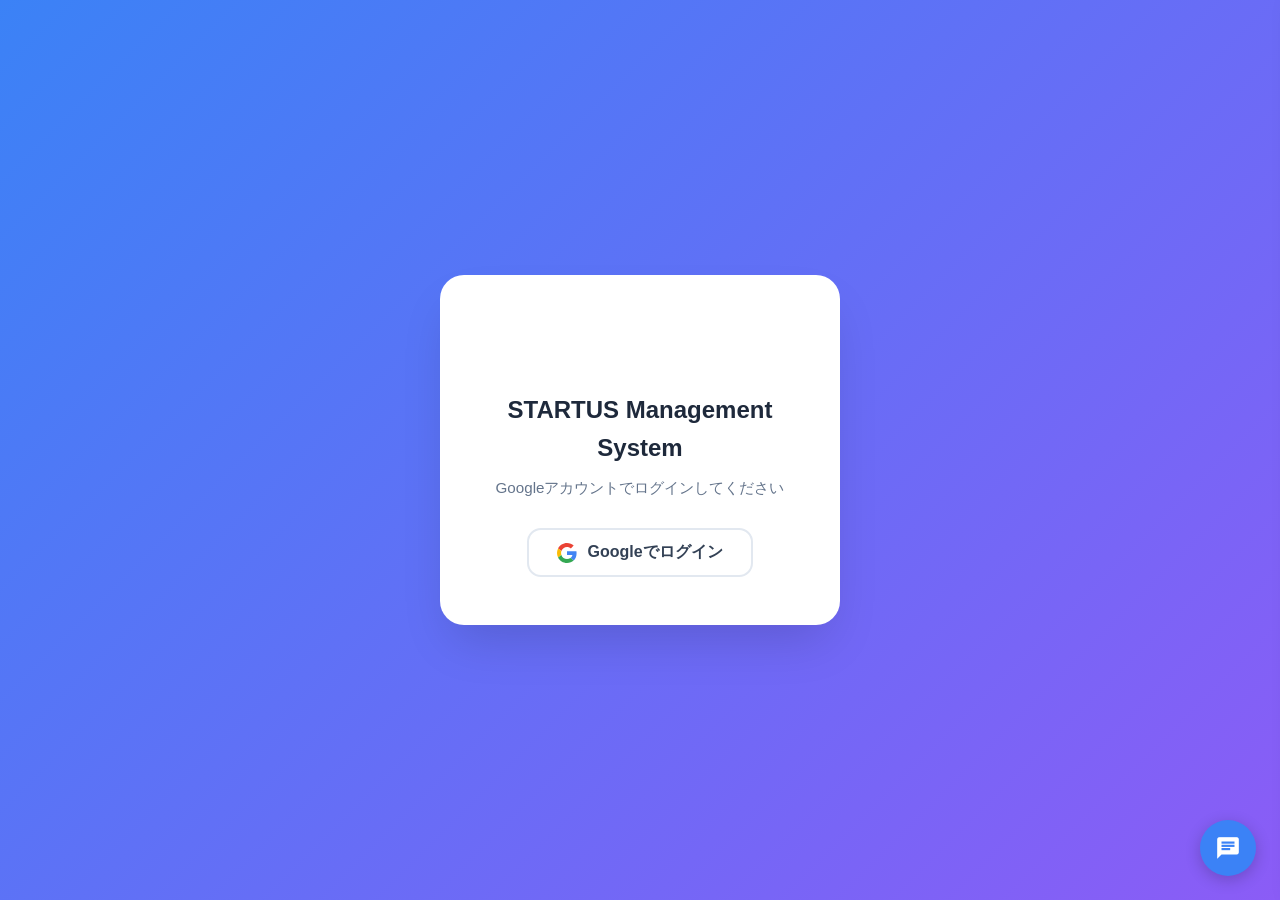
==== commit 41d4f54d: "Auto-commit: 2026-03-06_18:16:22" ====
--- a/member-admin/index.html
+++ b/member-admin/index.html
@@ -3,11 +3,12 @@
 <head>
   <meta charset="UTF-8">
   <meta name="viewport" content="width=device-width, initial-scale=1.0">
-  <title>会員管理</title>
+  <title>STARTUS Management System</title>
   <link rel="stylesheet" href="style.css">
   <link href="https://fonts.googleapis.com/icon?family=Material+Icons" rel="stylesheet">
-  <script src="https://cdn.sheetjs.com/xlsx-0.20.0/package/dist/xlsx.full.min.js"></script>
-  <script src="https://accounts.google.com/gsi/client" async defer></script>
+  <script src="https://cdn.sheetjs.com/xlsx-0.20.0/package/dist/xlsx.full.min.js"
+          integrity="sha384-7hwyYzxURfZMLwHgvEKrYEmM5tX+1DVWK5iDR4R69bOQeY90Q8B8n9Cobuyqybhw"
+          crossorigin="anonymous"></script>
 </head>
 <body>
 
@@ -15,7 +16,7 @@
   <div id="login-screen">
     <div class="login-card">
       <span class="material-icons login-icon">manage_accounts</span>
-      <h1>会員管理</h1>
+      <h1>STARTUS Management System</h1>
       <p>Googleアカウントでログインしてください</p>
       <button class="btn-google" onclick="window.memberApp.signInWithGoogle()">
         <svg width="20" height="20" viewBox="0 0 48 48">
@@ -39,6 +40,7 @@
         <h1 id="app-title">会員管理</h1>
       </div>
       <div class="app-header-right">
+        <span class="badge badge-admin" id="admin-badge" style="display:none">管理者</span>
         <span class="user-email" id="user-email"></span>
         <button class="btn-logout" onclick="window.memberApp.signOut()" title="ログアウト">
           <span class="material-icons">logout</span>
@@ -72,7 +74,7 @@
       <button class="tab-btn" data-tab="schedule" onclick="window.memberApp.switchTab('schedule')">
         <span class="material-icons">event_note</span>スケジュール
       </button>
-      <button class="tab-btn" data-tab="master" onclick="window.memberApp.switchTab('master')">
+      <button class="tab-btn admin-only" data-tab="master" onclick="window.memberApp.switchTab('master')">
         <span class="material-icons">tune</span>マスタ
       </button>
     </nav>
@@ -86,13 +88,13 @@
           <button class="btn btn-primary" onclick="window.memberApp.openAddForm()">
             <span class="material-icons">add</span><span class="btn-text-mobile-hide">追加</span>
           </button>
-          <button class="btn btn-secondary" onclick="window.memberApp.openImportModal()">
+          <button class="btn btn-secondary admin-only" onclick="window.memberApp.openImportModal()">
             <span class="material-icons">upload_file</span><span class="btn-text-mobile-hide">インポート</span>
           </button>
           <button class="btn btn-secondary" onclick="window.memberApp.exportCSV()">
             <span class="material-icons">download</span><span class="btn-text-mobile-hide">CSV出力</span>
           </button>
-          <button class="btn btn-secondary" onclick="window.memberApp.openGradeUpdateModal()">
+          <button class="btn btn-secondary admin-only" onclick="window.memberApp.openGradeUpdateModal()">
             <span class="material-icons">school</span><span class="btn-text-mobile-hide">学年更新</span>
           </button>
           <button class="btn btn-secondary" onclick="window.memberApp.openEmailListModal()">
@@ -115,6 +117,9 @@
 
       <!-- ツールバー -->
       <div class="toolbar">
+        <button class="btn-search-toggle" onclick="window.memberApp.toggleSearchBar('member')">
+          <span class="material-icons" style="font-size:18px">search</span>
+        </button>
         <select id="sort-select" class="sort-select">
           <option value="name">名前順</option>
           <option value="member_number">会員番号順</option>
@@ -202,6 +207,9 @@
 
       <!-- ツールバー -->
       <div class="toolbar">
+        <button class="btn-search-toggle" onclick="window.memberApp.toggleSearchBar('app')">
+          <span class="material-icons" style="font-size:18px">search</span>
+        </button>
         <select id="app-sort-select" class="sort-select">
           <option value="created_desc">受付日（新→古）</option>
           <option value="created_asc">受付日（古→新）</option>
@@ -287,6 +295,9 @@
 
       <!-- ツールバー -->
       <div class="toolbar">
+        <button class="btn-search-toggle" onclick="window.memberApp.toggleSearchBar('trial')">
+          <span class="material-icons" style="font-size:18px">search</span>
+        </button>
         <select id="trial-sort-select" class="sort-select">
           <option value="created_desc">受付日（新→古）</option>
           <option value="created_asc">受付日（古→新）</option>
@@ -358,7 +369,7 @@
       <div class="section-header">
         <h2>スタッフ・コーチ</h2>
         <div class="section-actions">
-          <button class="btn btn-primary" onclick="window.memberApp.openStaffAddForm()">
+          <button class="btn btn-primary admin-only" onclick="window.memberApp.openStaffAddForm()">
             <span class="material-icons">add</span><span class="btn-text-mobile-hide">追加</span>
           </button>
         </div>
@@ -372,6 +383,9 @@
 
       <!-- ツールバー -->
       <div class="toolbar">
+        <button class="btn-search-toggle" onclick="window.memberApp.toggleSearchBar('staff')">
+          <span class="material-icons" style="font-size:18px">search</span>
+        </button>
         <select id="staff-sort-select" class="sort-select">
           <option value="name">名前順</option>
           <option value="role">役職順</option>
@@ -448,13 +462,16 @@
       </div>
 
       <!-- 検索バー -->
-      <div class="search-bar">
-        <span class="material-icons">search</span>
+      <div class="search-bar" id="classroom-search-bar">
+        <span class="material-icons search-icon">search</span>
         <input type="text" id="classroom-search-input" placeholder="教室名・コーチ名で検索...">
       </div>
 
       <!-- ツールバー -->
       <div class="toolbar">
+        <button class="btn-search-toggle" onclick="window.memberApp.toggleSearchBar('classroom')">
+          <span class="material-icons" style="font-size:18px">search</span>
+        </button>
         <select id="classroom-sort-select" class="sort-select">
           <option value="display_order">表示順</option>
           <option value="name">名前順</option>
@@ -507,6 +524,14 @@
           <p>教室データがありません</p>
         </div>
       </div>
+
+      <!-- アプリ設定セクション -->
+      <div class="section-header" style="margin-top:32px">
+        <h2>アプリ設定</h2>
+      </div>
+      <div id="app-settings-content" class="app-settings-section">
+        <div class="fee-loading">読み込み中...</div>
+      </div>
     </main>
   </div>
 
--- a/member-admin/style.css
+++ b/member-admin/style.css
@@ -725,6 +725,7 @@
 .badge-type-instructor { background: var(--success-light); color: var(--success-dark); }
 .badge-type-jimukyoku { background: #fef3c7; color: #92400e; }
 .badge-assignee { background: #dbeafe; color: #1e40af; font-size: 0.75rem; }
+.badge-admin { background: #dc2626; color: #fff; font-size: 0.7rem; font-weight: 600; }
 
 .badge-status-active { background: var(--success-light); color: var(--success-dark); }
 .badge-status-inactive { background: var(--warning-light); color: var(--warning-dark); }
@@ -1193,6 +1194,25 @@
 
 .form-group label .required {
   color: var(--danger-color);
+}
+
+.form-group .checkbox-label {
+  display: flex;
+  align-items: center;
+  gap: 8px;
+  cursor: pointer;
+  font-weight: 500;
+}
+
+.form-group .checkbox-label input[type="checkbox"] {
+  width: auto;
+  margin: 0;
+}
+
+.form-hint {
+  font-size: 0.78rem;
+  color: var(--gray-400);
+  margin-top: 4px;
 }
 
 .form-group input,
@@ -2100,7 +2120,7 @@
   gap: 4px;
 }
 
-/* ===== Calendar Tab ===== */
+/* ===== Calendar Tab (Staff Day View) ===== */
 
 .calendar-main-content {
   max-width: 100% !important;
@@ -2173,31 +2193,115 @@
   color: var(--gray-800);
 }
 
-/* Grid wrapper (vertical scroll) */
-.cal-grid-wrapper {
-  max-height: calc(100vh - 180px);
-  overflow-y: auto;
+/* Day View Container */
+.cal-day-container {
+  background: white;
   border-radius: var(--radius-lg);
   border: 1px solid var(--gray-200);
   box-shadow: var(--shadow-sm);
-  background: white;
-}
-
-/* Grid container */
-.cal-grid-container {
-  display: flex;
-  min-width: fit-content;
-}
-
-/* Time column (left gutter) */
-.cal-time-column {
+  overflow: hidden;
+}
+
+/* Loading & Error */
+.cal-day-loading,
+.cal-day-error {
+  display: flex;
+  flex-direction: column;
+  align-items: center;
+  justify-content: center;
+  gap: 12px;
+  padding: 60px 20px;
+  color: var(--gray-500);
+  font-size: 0.95rem;
+}
+
+.cal-day-loading .material-icons {
+  font-size: 28px;
+  color: var(--primary-color);
+}
+
+.cal-day-error .material-icons {
+  font-size: 36px;
+  color: var(--warning-color);
+}
+
+@keyframes spin {
+  from { transform: rotate(0deg); }
+  to { transform: rotate(360deg); }
+}
+.spin {
+  animation: spin 1.2s linear infinite;
+}
+
+/* Day Header (staff names) */
+.cal-day-header {
+  display: flex;
+  border-bottom: 1px solid var(--gray-200);
+  background: var(--gray-50);
+  position: sticky;
+  top: 0;
+  z-index: 5;
+}
+
+.cal-time-gutter-header {
   flex-shrink: 0;
   width: 56px;
   border-right: 1px solid var(--gray-200);
 }
 
-.cal-time-labels {
+.cal-staff-headers {
+  display: flex;
+  flex: 1;
+  min-width: 0;
+}
+
+.cal-staff-header {
+  flex: 1;
+  min-width: 120px;
+  display: flex;
+  align-items: center;
+  justify-content: center;
+  gap: 6px;
+  padding: 10px 8px;
+  font-size: 0.9rem;
+  font-weight: 700;
+  color: var(--gray-700);
+  border-right: 1px solid var(--gray-200);
+}
+
+.cal-staff-header:last-child {
+  border-right: none;
+}
+
+.cal-staff-dot {
+  display: inline-block;
+  width: 10px;
+  height: 10px;
+  border-radius: 50%;
+  flex-shrink: 0;
+}
+
+.cal-staff-name {
+  overflow: hidden;
+  text-overflow: ellipsis;
+  white-space: nowrap;
+}
+
+/* Day Body (scrollable area) */
+.cal-day-body {
+  display: flex;
+  max-height: calc(100vh - 200px);
+  min-height: 400px;
+  overflow-y: auto;
+  overflow-x: auto;
+}
+
+/* Time Gutter */
+.cal-time-gutter {
+  flex-shrink: 0;
+  width: 56px;
   position: relative;
+  border-right: 1px solid var(--gray-200);
 }
 
 .cal-time-label {
@@ -2213,37 +2317,47 @@
   user-select: none;
 }
 
-/* Staff columns */
-.cal-columns-scroll {
+/* Staff Columns */
+.cal-staff-columns {
   display: flex;
   flex: 1;
   min-width: 0;
-}
-
-.cal-column {
+  position: relative;
+}
+
+.cal-staff-col {
   flex: 1;
-  min-width: 160px;
-  border-right: 1px solid var(--gray-100);
-}
-
-.cal-column:last-child {
+  min-width: 120px;
+  border-right: 1px solid var(--gray-200);
+  display: flex;
+  flex-direction: column;
+}
+
+.cal-staff-col:last-child {
   border-right: none;
 }
 
-.cal-column-header {
-  text-align: center;
-  padding: 10px 8px;
-  font-size: 0.9rem;
-  font-weight: 700;
-  color: var(--gray-700);
-  background: var(--gray-50);
+/* All-day event area */
+.cal-allday-area {
+  padding: 4px;
   border-bottom: 1px solid var(--gray-200);
-  position: sticky;
-  top: 0;
-  z-index: 2;
-}
-
-.cal-column-body {
+  display: flex;
+  flex-direction: column;
+  gap: 2px;
+}
+
+.cal-allday-event {
+  padding: 2px 6px;
+  border-radius: var(--radius-xs);
+  font-size: 0.75rem;
+  font-weight: 600;
+  overflow: hidden;
+  text-overflow: ellipsis;
+  white-space: nowrap;
+}
+
+/* Column body (timed events) */
+.cal-col-body {
   position: relative;
   overflow: hidden;
 }
@@ -2265,7 +2379,7 @@
   border-radius: var(--radius-xs);
   padding: 4px 6px;
   overflow: hidden;
-  cursor: default;
+  cursor: pointer;
   z-index: 1;
   transition: box-shadow var(--transition-fast);
 }
@@ -2286,35 +2400,17 @@
 
 .cal-event-time {
   font-size: 0.7rem;
-  color: var(--gray-500);
+  color: var(--gray-600);
   line-height: 1.3;
 }
 
 .cal-event-location {
   font-size: 0.68rem;
-  color: var(--gray-400);
+  color: var(--gray-500);
   line-height: 1.2;
   white-space: nowrap;
   overflow: hidden;
   text-overflow: ellipsis;
-}
-
-/* Loading indicator */
-.cal-column-loading {
-  position: absolute;
-  top: 50%;
-  left: 50%;
-  transform: translate(-50%, -50%);
-  color: var(--gray-300);
-}
-
-.cal-spinner {
-  animation: calSpin 1s linear infinite;
-}
-
-@keyframes calSpin {
-  from { transform: rotate(0deg); }
-  to { transform: rotate(360deg); }
 }
 
 /* Current time indicator */
@@ -2323,20 +2419,20 @@
   left: 0;
   right: 0;
   height: 2px;
-  background: var(--danger-color);
-  z-index: 2;
+  background: #ef4444;
+  z-index: 4;
   pointer-events: none;
 }
 
-.cal-column-body .cal-now-line::before {
+.cal-now-line::before {
   content: '';
   position: absolute;
   left: -4px;
-  top: -3px;
-  width: 8px;
-  height: 8px;
+  top: -4px;
+  width: 10px;
+  height: 10px;
   border-radius: 50%;
-  background: var(--danger-color);
+  background: #ef4444;
 }
 
 /* ===== Schedule Tab (スケジュール) ===== */
@@ -2562,6 +2658,8 @@
 .sch-count-trial { background: #fef3c7; color: #92400e; }
 .sch-count-join { background: #dcfce7; color: #166534; }
 .sch-count-withdrawal { background: #fef2f2; color: #991b1b; }
+.sch-count-suspension { background: #f3e8ff; color: #6b21a8; }
+.sch-count-reinstatement { background: #e0f2fe; color: #0c4a6e; }
 
 .sch-event-memo {
   font-size: 0.72rem;
@@ -2575,7 +2673,7 @@
 /* === Week View === */
 .sch-week-grid {
   display: grid;
-  grid-template-columns: repeat(7, 1fr);
+  grid-template-columns: repeat(7, minmax(0, 1fr));
   gap: 1px;
   background: var(--gray-200);
   border: 1px solid var(--gray-200);
@@ -2608,6 +2706,12 @@
   color: var(--gray-500);
   font-weight: 600;
 }
+
+/* 土曜日（青）・日曜日（赤） */
+.sch-week-sun .sch-week-dow,
+.sch-week-sun .sch-week-date { color: var(--danger-color); }
+.sch-week-sat .sch-week-dow,
+.sch-week-sat .sch-week-date { color: #2563eb; }
 
 .sch-week-date {
   font-size: 0.88rem;
@@ -2703,9 +2807,12 @@
   overflow: hidden;
 }
 
+.sch-month-cell.sch-cell-sun .sch-month-date { color: var(--danger-color); }
+.sch-month-cell.sch-cell-sat .sch-month-date { color: #2563eb; }
+
 .sch-month-header-row {
   display: grid;
-  grid-template-columns: repeat(7, 1fr);
+  grid-template-columns: repeat(7, minmax(0, 1fr));
   background: var(--gray-50);
   border-bottom: 1px solid var(--gray-200);
 }
@@ -2718,9 +2825,12 @@
   color: var(--gray-500);
 }
 
+.sch-month-header-cell.sch-header-sun { color: var(--danger-color); }
+.sch-month-header-cell.sch-header-sat { color: #2563eb; }
+
 .sch-month-body {
   display: grid;
-  grid-template-columns: repeat(7, 1fr);
+  grid-template-columns: repeat(7, minmax(0, 1fr));
 }
 
 .sch-month-cell {
@@ -2806,7 +2916,7 @@
 
 .sch-year-dow-row {
   display: grid;
-  grid-template-columns: repeat(7, 1fr);
+  grid-template-columns: repeat(7, minmax(0, 1fr));
   margin-bottom: 2px;
 }
 
@@ -2818,9 +2928,12 @@
 
 .sch-year-days {
   display: grid;
-  grid-template-columns: repeat(7, 1fr);
+  grid-template-columns: repeat(7, minmax(0, 1fr));
   gap: 1px;
 }
+
+.sch-year-dow-header.sch-header-sun { color: var(--danger-color); }
+.sch-year-dow-header.sch-header-sat { color: #2563eb; }
 
 .sch-year-day {
   width: 100%;
@@ -2842,6 +2955,8 @@
   cursor: default;
 }
 
+.sch-year-sun { color: var(--danger-color); }
+.sch-year-sat { color: #2563eb; }
 .sch-year-low { background: #dbeafe; color: #1d4ed8; }
 .sch-year-mid { background: #93c5fd; color: #1e40af; }
 .sch-year-high { background: #3b82f6; color: white; }
@@ -2870,6 +2985,10 @@
   padding-bottom: 4px;
 }
 
+.sch-detail-app-wrapper {
+  margin-bottom: 2px;
+}
+
 .sch-detail-app-row {
   display: flex;
   align-items: center;
@@ -2882,6 +3001,71 @@
 
 .sch-detail-app-row:hover {
   background: var(--gray-50);
+}
+
+.sch-detail-app-row-right {
+  display: flex;
+  align-items: center;
+  gap: 6px;
+}
+
+.sch-detail-app-chevron {
+  transition: transform 0.2s;
+}
+
+.sch-summary-card {
+  background: var(--gray-50);
+  border: 1px solid var(--gray-200);
+  border-radius: var(--radius-sm);
+  padding: 10px 12px;
+  margin: 2px 8px 8px 8px;
+  animation: sch-slide-down 0.15s ease-out;
+}
+
+@keyframes sch-slide-down {
+  from { opacity: 0; max-height: 0; padding-top: 0; padding-bottom: 0; }
+  to { opacity: 1; max-height: 300px; }
+}
+
+.sch-summary-field {
+  display: flex;
+  gap: 8px;
+  padding: 3px 0;
+  font-size: 0.82rem;
+  line-height: 1.4;
+}
+
+.sch-summary-label {
+  color: var(--gray-500);
+  white-space: nowrap;
+  min-width: 80px;
+  flex-shrink: 0;
+}
+
+.sch-summary-value {
+  color: var(--gray-800);
+  word-break: break-all;
+}
+
+.sch-summary-btn {
+  display: inline-flex;
+  align-items: center;
+  gap: 4px;
+  margin-top: 8px;
+  padding: 5px 14px;
+  font-size: 0.8rem;
+  font-weight: 600;
+  color: var(--primary);
+  background: white;
+  border: 1px solid var(--primary);
+  border-radius: var(--radius-full);
+  cursor: pointer;
+  transition: background 0.15s, color 0.15s;
+}
+
+.sch-summary-btn:hover {
+  background: var(--primary);
+  color: white;
 }
 
 .sch-detail-memo-text {
@@ -3511,6 +3695,10 @@
   }
 
   /* Schedule mobile */
+  .schedule-main-content {
+    padding: 8px !important;
+  }
+
   .sch-toolbar {
     flex-direction: column;
     gap: 8px;
@@ -3533,20 +3721,104 @@
   }
 
   .sch-week-grid {
-    grid-template-columns: 1fr;
+    grid-template-columns: repeat(7, minmax(0, 1fr));
+    gap: 0;
   }
 
   .sch-week-col {
-    min-height: auto;
+    min-height: 80px;
+  }
+
+  .sch-week-header {
+    padding: 4px 1px;
+    gap: 0;
+  }
+
+  .sch-week-dow {
+    font-size: 0.6rem;
+  }
+
+  .sch-week-date {
+    font-size: 0.68rem;
+  }
+
+  .sch-today-circle {
+    width: 22px;
+    height: 22px;
+    line-height: 22px;
+    font-size: 0.65rem;
+  }
+
+  .sch-week-body {
+    padding: 2px;
+    gap: 2px;
+  }
+
+  .sch-week-card {
+    padding: 3px 4px;
+    border-left-width: 2px;
+  }
+
+  .sch-week-card-title {
+    font-size: 0.6rem;
+  }
+
+  .sch-week-card-time {
+    font-size: 0.55rem;
+  }
+
+  .sch-week-card-venue {
+    display: none;
+  }
+
+  .sch-week-card-meta {
+    gap: 2px;
+    margin-top: 1px;
+  }
+
+  .sch-meta-coach {
+    font-size: 0.55rem;
+  }
+
+  .sch-tag-ng-sm {
+    font-size: 0.5rem;
+    padding: 0 2px;
+  }
+
+  .sch-event-counts {
+    gap: 2px;
+  }
+
+  .sch-event-counts .sch-count {
+    font-size: 0.5rem;
+    padding: 0 2px;
+  }
+
+  .sch-week-card-memo {
+    display: none;
   }
 
   .sch-month-cell {
-    min-height: 55px;
+    min-height: 50px;
     padding: 2px;
   }
 
+  .sch-month-date {
+    font-size: 0.65rem;
+  }
+
+  .sch-month-header-cell {
+    padding: 4px 2px;
+    font-size: 0.68rem;
+  }
+
   .sch-month-chip {
-    font-size: 0.58rem;
+    font-size: 0.5rem;
+    padding: 0 2px;
+  }
+
+  .sch-month-more {
+    font-size: 0.5rem;
   }
 
   .sch-year-grid {
@@ -4223,3 +4495,29 @@
     grid-template-columns: 1fr;
   }
 }
+
+/* ===== App Settings ===== */
+
+.app-settings-section {
+  margin-top: 8px;
+}
+
+.app-settings-form .settings-card {
+  background: white;
+  border-radius: var(--radius-lg);
+  border: 1px solid var(--gray-200);
+  padding: 20px;
+  margin-bottom: 16px;
+}
+
+.app-settings-form .settings-card-title {
+  font-size: 0.9rem;
+  font-weight: 600;
+  color: var(--gray-600);
+  margin: 0 0 16px 0;
+}
+
+.app-settings-form .form-actions {
+  padding: 0;
+  border-top: none;
+}
